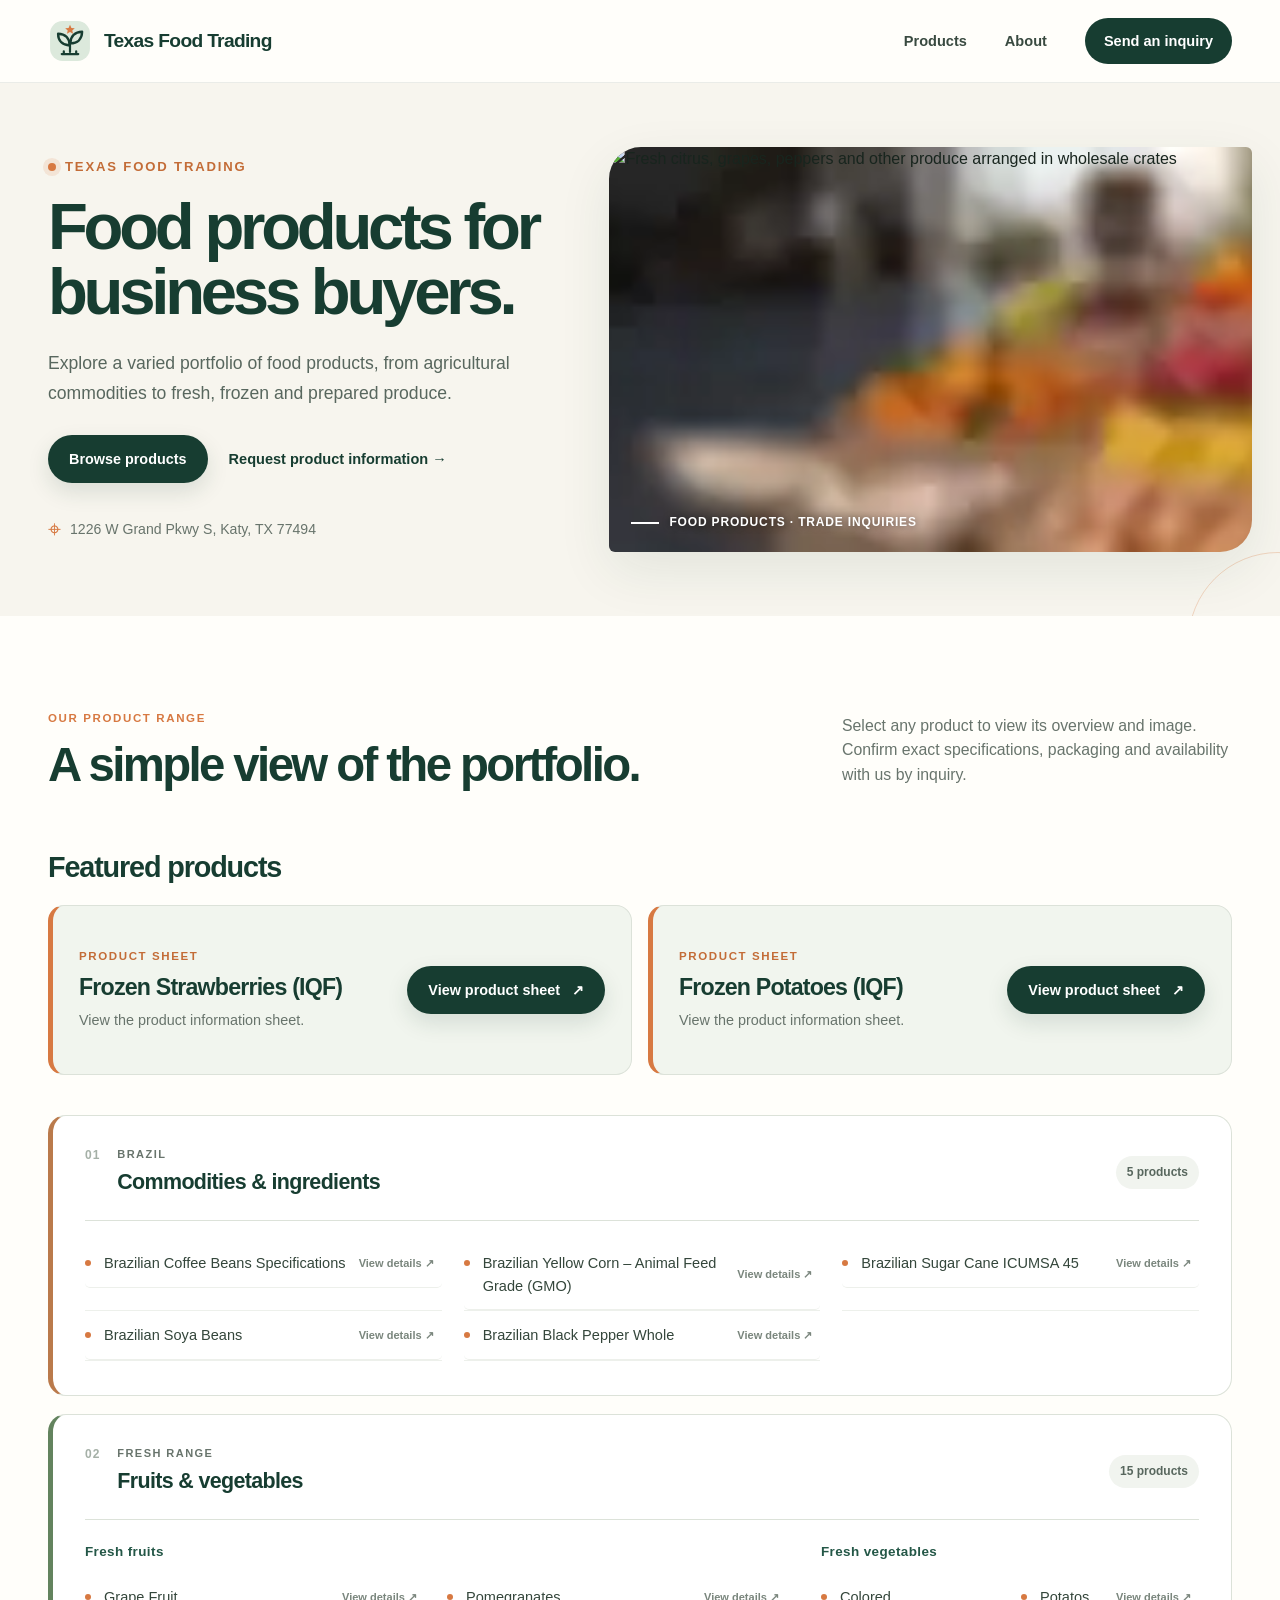
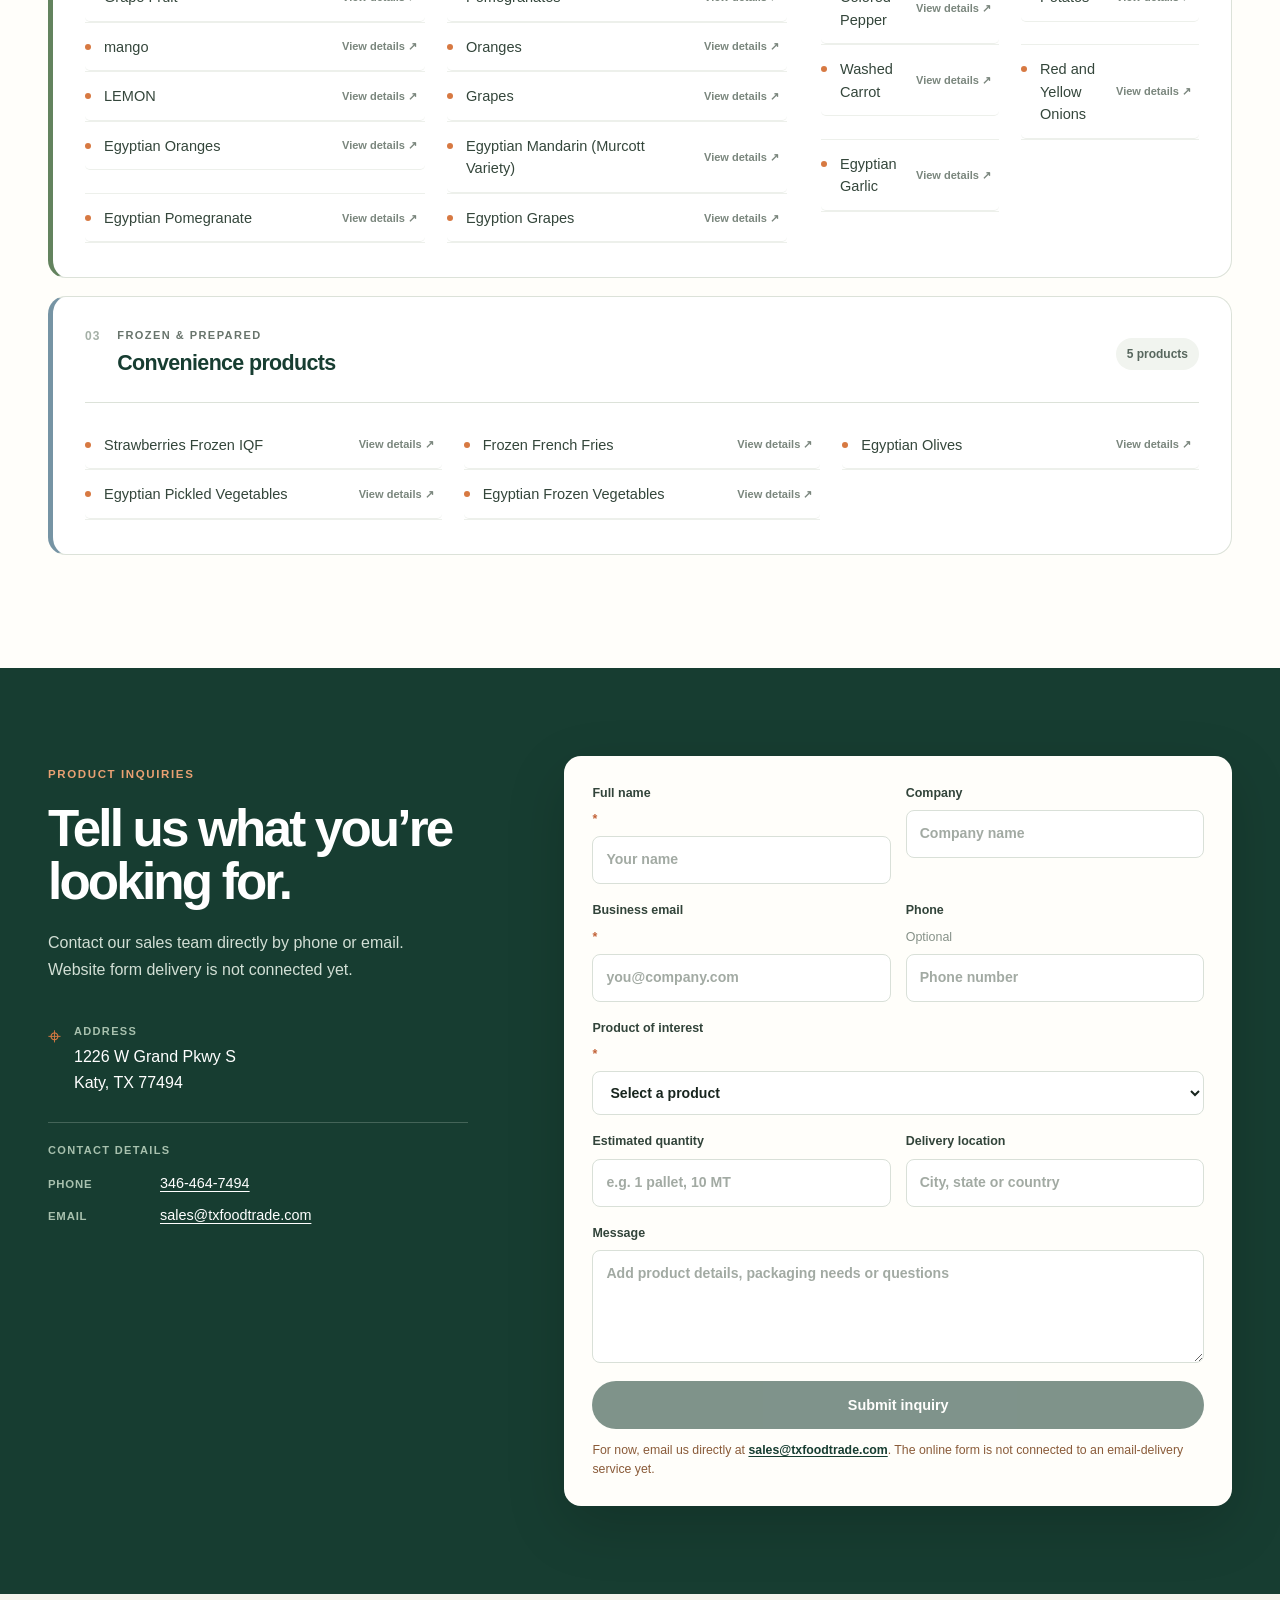
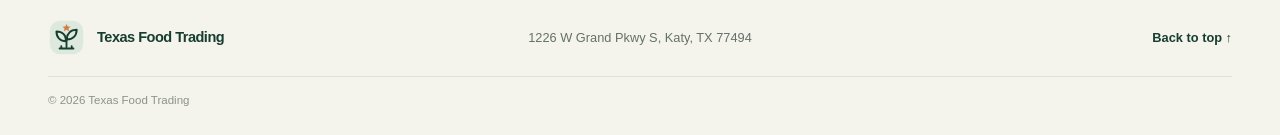
==== index.html @ 8e728820 "Add files via upload" ====
<!doctype html>
<html lang="en">
  <head>
    <meta charset="utf-8">
    <meta name="viewport" content="width=device-width, initial-scale=1">
    <title>Texas Food Trading | Food Products for Business Buyers</title>
    <meta name="description" content="Explore the Texas Food Trading product range, including Brazilian commodities, fresh produce, frozen foods and prepared vegetables. Contact us with a product inquiry.">
    <meta name="theme-color" content="#173d31">
    <meta property="og:type" content="website">
    <meta property="og:title" content="Texas Food Trading | Food Products for Business Buyers">
    <meta property="og:description" content="Explore the Texas Food Trading product range and send a product inquiry.">
    <link rel="icon" href="/images/texas-food-mark.svg" type="image/svg+xml">
    <link rel="stylesheet" href="/styles.css">
    <script defer src="/app.js"></script>
  </head>
  <body>
    <a class="skip-link" href="#main">Skip to content</a>
    <header class="site-header">
      <div class="header-inner">
        <a class="brand" href="#home" aria-label="Texas Food Trading home">
          <span class="brand-mark" aria-hidden="true">
            <img class="brand-mark-image" src="/images/texas-food-mark.svg" alt="">
          </span>
          <span class="brand-name"><strong>Texas Food Trading</strong></span>
        </a>
        <nav class="main-nav" aria-label="Main navigation">
          <a href="#products">Products</a>
          <a href="#about">About</a>
          <a class="nav-cta" href="#inquiry">Send an inquiry</a>
        </nav>
      </div>
    </header>

    <main id="main">
      <section class="hero" id="home" aria-labelledby="hero-title">
        <div class="hero-copy">
          <p class="eyebrow"><span class="eyebrow-dot"></span> Texas Food Trading</p>
          <h1 id="hero-title">Food products for business buyers.</h1>
          <p class="hero-text">Explore a varied portfolio of food products, from agricultural commodities to fresh, frozen and prepared produce.</p>
          <div class="hero-actions">
            <a class="button button-primary" href="#products">Browse products</a>
            <a class="text-link" href="#inquiry">Request product information <span aria-hidden="true">→</span></a>
          </div>
          <p class="hero-address"><span class="address-icon" aria-hidden="true">⌖</span> 1226 W Grand Pkwy S, Katy, TX 77494</p>
        </div>
        <div class="hero-image-wrap">
          <img class="hero-image" src="/manus-storage/texas-food-hero_7501c8c4.webp" width="1280" height="720" alt="Fresh citrus, grapes, peppers and other produce arranged in wholesale crates" decoding="async" fetchpriority="high">
          <div class="image-caption"><span class="caption-line"></span> Food products · Trade inquiries</div>
        </div>
        <div class="hero-accent" aria-hidden="true"></div>
      </section>

      <section class="portfolio-intro" id="about" aria-labelledby="portfolio-title">
        <div>
          <p class="eyebrow eyebrow-dark">Our product range</p>
          <h2 id="portfolio-title">A simple view of the portfolio.</h2>
        </div>
        <p class="intro-copy">Select any product to view its overview and image. Confirm exact specifications, packaging and availability with us by inquiry.</p>
      </section>

      <section class="featured-products" aria-labelledby="featured-products-title">
        <h2 class="featured-products-title" id="featured-products-title">Featured products</h2>
        <div class="featured-product-grid">
          <article class="featured-product-card">
            <div class="featured-product-copy">
              <p class="eyebrow">Product sheet</p>
              <h3>Frozen Strawberries (IQF)</h3>
              <p>View the product information sheet.</p>
            </div>
            <a class="button button-primary featured-product-link" href="/manus-storage/ZUMA-MORANGOCONGELADO_9be7a977.pdf" target="_blank" rel="noopener noreferrer" aria-label="Open the frozen strawberries IQF product sheet PDF in a new tab">
              View product sheet <span aria-hidden="true">↗</span>
            </a>
          </article>
          <article class="featured-product-card">
            <div class="featured-product-copy">
              <p class="eyebrow">Product sheet</p>
              <h3>Frozen Potatoes (IQF)</h3>
              <p>View the product information sheet.</p>
            </div>
            <a class="button button-primary featured-product-link" href="/manus-storage/ZUMA-BATATAPDF_f5068323.pdf" target="_blank" rel="noopener noreferrer" aria-label="Open the frozen potatoes IQF product sheet PDF in a new tab">
              View product sheet <span aria-hidden="true">↗</span>
            </a>
          </article>
        </div>
      </section>

      <section class="products-section" id="products" aria-label="Product categories">
        <div class="category-panel category-panel-commodities">
          <div class="category-heading">
            <span class="category-number">01</span>
            <div><p class="category-kicker">Brazil</p><h3>Commodities &amp; ingredients</h3></div>
            <span class="category-count">5 products</span>
          </div>
          <ul class="product-list">
            <li>Brazilian Coffee Beans Specifications</li>
            <li>Brazilian Yellow Corn – Animal Feed Grade (GMO)</li>
            <li>Brazilian Sugar Cane ICUMSA 45</li>
            <li>Brazilian Soya Beans</li>
            <li>Brazilian Black Pepper Whole</li>
          </ul>
        </div>

        <div class="category-panel category-panel-fresh">
          <div class="category-heading">
            <span class="category-number">02</span>
            <div><p class="category-kicker">Fresh range</p><h3>Fruits &amp; vegetables</h3></div>
            <span class="category-count">15 products</span>
          </div>
          <div class="product-subgroups">
            <div class="product-subgroup">
              <h4>Fresh fruits</h4>
              <ul class="product-list">
                <li>Grape Fruit</li>
                <li>Pomegranates</li>
                <li>mango</li>
                <li>Oranges</li>
                <li>LEMON</li>
                <li>Grapes</li>
                <li>Egyptian Oranges</li>
                <li>Egyptian Mandarin (Murcott Variety)</li>
                <li>Egyptian Pomegranate</li>
                <li>Egyption Grapes</li>
              </ul>
            </div>
            <div class="product-subgroup">
              <h4>Fresh vegetables</h4>
              <ul class="product-list">
                <li>Colored Pepper</li>
                <li>Potatos</li>
                <li>Washed Carrot</li>
                <li>Red and Yellow Onions</li>
                <li>Egyptian Garlic</li>
              </ul>
            </div>
          </div>
        </div>

        <div class="category-panel category-panel-frozen">
          <div class="category-heading">
            <span class="category-number">03</span>
            <div><p class="category-kicker">Frozen &amp; prepared</p><h3>Convenience products</h3></div>
            <span class="category-count">5 products</span>
          </div>
          <ul class="product-list">
            <li>Strawberries Frozen IQF</li>
            <li>Frozen French Fries</li>
            <li>Egyptian Olives</li>
            <li>Egyptian Pickled Vegetables</li>
            <li>Egyptian Frozen Vegetables</li>
          </ul>
        </div>
      </section>

      <dialog class="product-dialog" id="product-dialog" aria-labelledby="product-detail-title" aria-describedby="product-detail-description">
        <div class="product-dialog-shell">
          <button class="product-dialog-close" id="product-dialog-close" type="button" aria-label="Close product details">×</button>
          <div class="product-dialog-layout">
            <div class="product-dialog-photo" id="product-dialog-photo" aria-busy="false" data-image-state="idle">
              <img id="product-detail-image" width="960" height="960" alt="" decoding="async" loading="eager" fetchpriority="high">
              <span class="image-caption"><span class="caption-line"></span> Product image</span>
            </div>
            <div class="product-dialog-copy">
              <h2 id="product-detail-title"></h2>
              <p class="detail-label">Product description</p>
              <p class="detail-overview" id="product-detail-description"></p>
              <a class="button button-primary product-inquiry-link" id="product-inquiry-link" href="#inquiry">Ask about this product <span aria-hidden="true">→</span></a>
            </div>
          </div>
        </div>
      </dialog>

      <section class="inquiry-section" id="inquiry" aria-labelledby="inquiry-title">
        <div class="inquiry-copy">
          <p class="eyebrow">Product inquiries</p>
          <h2 id="inquiry-title">Tell us what you’re looking for.</h2>
          <p>Contact our sales team directly by phone or email. Website form delivery is not connected yet.</p>
          <div class="contact-address">
            <span class="contact-icon" aria-hidden="true">⌖</span>
            <div><span class="contact-label">Address</span><address>1226 W Grand Pkwy S<br>Katy, TX 77494</address></div>
          </div>
          <div class="contact-methods" aria-label="Contact details">
            <p class="contact-methods-title">Contact details</p>
            <dl class="contact-methods-list">
              <div><dt>Phone</dt><dd><a class="contact-link" href="tel:+13467497494">346-464-7494</a></dd></div>
              <div><dt>Email</dt><dd><a class="contact-link" href="mailto:sales@txfoodtrade.com">sales@txfoodtrade.com</a></dd></div>
            </dl>
          </div>
        </div>
        <div class="inquiry-card">
          <form class="inquiry-form" aria-describedby="form-status">
            <div class="form-grid">
              <label>Full name <span class="required">*</span><input type="text" name="name" autocomplete="name" placeholder="Your name" required></label>
              <label>Company<input type="text" name="company" autocomplete="organization" placeholder="Company name"></label>
              <label>Business email <span class="required">*</span><input type="email" name="email" autocomplete="email" placeholder="you@company.com" required></label>
              <label>Phone <span class="optional">Optional</span><input type="tel" name="phone" autocomplete="tel" placeholder="Phone number"></label>
              <label class="form-wide">Product of interest <span class="required">*</span>
                <select name="product" required>
                  <option value="" selected disabled>Select a product</option>
                  <optgroup label="Brazilian commodities">
                    <option>Brazilian Coffee Beans Specifications</option>
                    <option>Brazilian Yellow Corn – Animal Feed Grade (GMO)</option>
                    <option>Brazilian Sugar Cane ICUMSA 45</option>
                    <option>Brazilian Soya Beans</option>
                    <option>Brazilian Black Pepper Whole</option>
                  </optgroup>
                  <optgroup label="Fresh fruits">
                    <option>Grape Fruit</option><option>Pomegranates</option><option>mango</option><option>Oranges</option><option>LEMON</option><option>Grapes</option>
                    <option>Egyptian Oranges</option><option>Egyptian Mandarin (Murcott Variety)</option><option>Egyptian Pomegranate</option><option>Egyption Grapes</option>
                  </optgroup>
                  <optgroup label="Fresh vegetables">
                    <option>Colored Pepper</option><option>Potatos</option><option>Washed Carrot</option><option>Red and Yellow Onions</option><option>Egyptian Garlic</option>
                  </optgroup>
                  <optgroup label="Frozen &amp; prepared">
                    <option>Strawberries Frozen IQF</option><option>Frozen French Fries</option><option>Egyptian Olives</option><option>Egyptian Pickled Vegetables</option><option>Egyptian Frozen Vegetables</option>
                  </optgroup>
                </select>
              </label>
              <label>Estimated quantity<input type="text" name="quantity" placeholder="e.g. 1 pallet, 10 MT"></label>
              <label>Delivery location<input type="text" name="destination" placeholder="City, state or country"></label>
              <label class="form-wide">Message<textarea name="message" rows="4" placeholder="Add product details, packaging needs or questions"></textarea></label>
            </div>
            <button class="button button-primary submit-button" type="submit" disabled>Submit inquiry</button>
            <p class="form-status" id="form-status" role="status">For now, email us directly at <a href="mailto:sales@txfoodtrade.com">sales@txfoodtrade.com</a>. The online form is not connected to an email-delivery service yet.</p>
          </form>
        </div>
      </section>
    </main>

    <footer class="site-footer">
      <a class="brand brand-footer" href="#home">
        <span class="brand-mark" aria-hidden="true">
          <img class="brand-mark-image" src="/images/texas-food-mark.svg" alt="">
        </span>
        <span class="brand-name"><strong>Texas Food Trading</strong></span>
      </a>
      <p>1226 W Grand Pkwy S, Katy, TX 77494</p>
      <a href="#home" class="back-to-top">Back to top ↑</a>
      <span class="copyright">© <span id="year">2026</span> Texas Food Trading</span>
    </footer>
  </body>
</html>
---- styles.css ----
:root {
  color-scheme: light;
  --forest: #173d31;
  --forest-2: #245747;
  --sage: #dce9dc;
  --cream: #f7f5ee;
  --paper: #fffefa;
  --ink: #18251e;
  --muted: #68746c;
  --line: #dce2d9;
  --orange: #d77942;
  --shadow: 0 18px 54px rgba(23, 61, 49, .09);
  font-family: Inter, "Aptos", "Segoe UI", sans-serif;
}
* { box-sizing: border-box; }
html { scroll-behavior: smooth; }
body { margin: 0; color: var(--ink); background: var(--paper); line-height: 1.55; }
a { color: inherit; }
.skip-link { position: absolute; left: -999px; top: 1rem; z-index: 20; background: white; padding: .7rem 1rem; }
.skip-link:focus { left: 1rem; }
.site-header { position: relative; z-index: 5; background: var(--paper); border-bottom: 1px solid rgba(23,61,49,.09); }
.header-inner { min-height: 82px; max-width: 1240px; margin: 0 auto; padding: 0 28px; display: flex; align-items: center; justify-content: space-between; gap: 28px; }
.brand { display: inline-flex; align-items: center; gap: 12px; text-decoration: none; }
.brand-mark { display: grid; place-items: center; width: 44px; height: 44px; flex: 0 0 auto; }
.brand-mark-image { display: block; width: 100%; height: 100%; object-fit: contain; }
.brand-name { font-size: 1.2rem; letter-spacing: -.035em; color: var(--forest); }
.brand-name strong { font-weight: 750; }
.main-nav { display: flex; align-items: center; gap: clamp(18px, 3vw, 38px); font-size: .91rem; font-weight: 620; }
.main-nav a { text-decoration: none; color: #394a40; }
.main-nav a:hover, .text-link:hover, .back-to-top:hover { color: var(--orange); }
.main-nav .nav-cta { color: white; background: var(--forest); border-radius: 999px; padding: 12px 19px; transition: background .2s ease, transform .2s ease; }
.main-nav .nav-cta:hover { color: white; background: var(--forest-2); transform: translateY(-1px); }
.hero { position: relative; overflow: hidden; min-height: 520px; display: grid; grid-template-columns: minmax(0, .92fr) minmax(420px, 1.08fr); align-items: center; gap: 34px; padding: 58px max(28px, calc((100vw - 1240px) / 2)); background: var(--cream); }
.hero-copy { max-width: 560px; padding: 16px 0 16px max(0px, calc((100vw - 1240px) / 2)); position: relative; z-index: 1; }
.eyebrow { display: flex; align-items: center; gap: 9px; margin: 0 0 18px; color: #c36c37; font-size: .72rem; font-weight: 800; text-transform: uppercase; letter-spacing: .14em; }
.hero-copy > .eyebrow { font-size: .82rem; }
.eyebrow-dot { width: 8px; height: 8px; border-radius: 50%; background: var(--orange); box-shadow: 0 0 0 5px rgba(215,121,66,.14); }
.hero h1 { max-width: 570px; margin: 0; color: var(--forest); font-size: clamp(2.9rem, 5.1vw, 5.3rem); line-height: .99; letter-spacing: -.065em; font-weight: 770; }
.hero-text { max-width: 510px; margin: 24px 0 27px; color: #58675e; font-size: 1.1rem; line-height: 1.7; }
.hero-actions { display: flex; flex-wrap: wrap; align-items: center; gap: 21px; }
.button { display: inline-flex; justify-content: center; align-items: center; gap: 12px; min-height: 48px; border: 0; border-radius: 999px; padding: 0 21px; text-decoration: none; font: inherit; font-size: .9rem; font-weight: 750; cursor: pointer; }
.button-primary { color: #fff; background: var(--forest); box-shadow: 0 9px 22px rgba(23,61,49,.13); }
.button-primary:hover:not(:disabled) { background: var(--forest-2); }
.button:disabled { opacity: .55; cursor: not-allowed; box-shadow: none; }
.text-link { color: var(--forest); font-size: .91rem; font-weight: 720; text-decoration: none; }
.hero-address { display: flex; align-items: center; gap: 9px; margin: 35px 0 0; color: var(--muted); font-size: .88rem; }
.address-icon, .contact-icon { color: var(--orange); font-size: 1.45rem; line-height: 1; }
.hero-image-wrap {
  position: relative;
  height: 405px;
  min-width: 0;
  border-radius: 32px 6px 32px 6px;
  overflow: hidden;
  box-shadow: var(--shadow);
  background-color: #d7decf;
  background-image: url("[data-uri]");
  background-position: 58% center;
  background-size: cover;
  background-repeat: no-repeat;
}
.hero-image { width: 100%; height: 100%; display: block; object-fit: cover; object-position: 58% center; }
.image-caption { position: absolute; left: 22px; bottom: 20px; display: flex; align-items: center; gap: 10px; color: white; font-size: .75rem; font-weight: 750; letter-spacing: .07em; text-transform: uppercase; text-shadow: 0 1px 6px rgba(0,0,0,.5); }
.caption-line { width: 28px; height: 2px; background: #fff; }
.hero-accent { position: absolute; width: 180px; height: 180px; border: 1px solid rgba(215,121,66,.28); border-radius: 50%; right: -88px; bottom: -116px; pointer-events: none; }
.portfolio-intro { max-width: 1240px; margin: 0 auto; padding: 94px 28px 35px; display: flex; align-items: end; justify-content: space-between; gap: 50px; }
.eyebrow-dark { color: var(--orange); margin-bottom: 13px; }
.portfolio-intro h2, .inquiry-copy h2 { margin: 0; max-width: 690px; color: var(--forest); font-size: clamp(2rem, 3.7vw, 3.5rem); letter-spacing: -.055em; line-height: 1.05; }
.intro-copy { max-width: 390px; margin: 0 0 3px; color: var(--muted); font-size: .99rem; }
.featured-products { max-width: 1240px; margin: 0 auto; padding: 20px 28px 0; }
.featured-products-title { margin: 0 0 15px; color: var(--forest); font-size: clamp(1.35rem, 2.3vw, 1.8rem); letter-spacing: -.04em; }
.featured-product-grid { display: grid; grid-template-columns: repeat(2, minmax(0, 1fr)); gap: 16px; }
.featured-product-card { display: flex; align-items: center; justify-content: space-between; gap: 24px; min-height: 170px; padding: 24px 26px; border: 1px solid var(--line); border-left: 5px solid var(--orange); border-radius: 16px; background: #f1f5ee; }
.featured-product-copy { min-width: 0; }
.featured-product-card .eyebrow { margin-bottom: 8px; }
.featured-product-card h3 { margin: 0; color: var(--forest); font-size: clamp(1.15rem, 1.9vw, 1.45rem); line-height: 1.15; letter-spacing: -.035em; }
.featured-product-copy > p:not(.eyebrow) { margin: 8px 0 0; color: var(--muted); font-size: .9rem; }
.featured-product-link { flex: 0 0 auto; }
.products-section { max-width: 1240px; margin: 0 auto; padding: 22px 28px 95px; }
.category-panel { position: relative; margin: 18px 0; padding: 30px 32px 34px; border: 1px solid var(--line); border-radius: 18px; background: #fff; }
.category-panel-commodities { border-left: 5px solid #ba7a4b; }
.category-panel-fresh { border-left: 5px solid #63835e; }
.category-panel-frozen { border-left: 5px solid #7694a4; }
.category-heading { display: flex; align-items: center; gap: 17px; padding-bottom: 21px; border-bottom: 1px solid var(--line); }
.category-number { align-self: flex-start; color: #a5b0a7; font-size: .75rem; font-weight: 800; letter-spacing: .08em; }
.category-kicker { margin: 0 0 3px; color: var(--muted); font-size: .69rem; text-transform: uppercase; letter-spacing: .13em; font-weight: 800; }
.category-heading h3 { margin: 0; color: var(--forest); font-size: 1.34rem; letter-spacing: -.03em; }
.category-count { margin-left: auto; padding: 7px 11px; border-radius: 999px; color: #58675e; background: #f1f4ef; font-size: .75rem; font-weight: 750; white-space: nowrap; }
.product-list { list-style: none; margin: 18px 0 0; padding: 0; display: grid; grid-template-columns: repeat(3, minmax(0, 1fr)); column-gap: 22px; }
.product-list li { position: relative; min-height: 48px; padding: 13px 8px 12px 19px; border-bottom: 1px solid #edf0eb; color: #34463b; font-size: .91rem; }
.product-list li::before { content: ""; position: absolute; left: 0; top: 21px; width: 6px; height: 6px; border-radius: 50%; background: var(--orange); }
.product-subgroups { display: grid; grid-template-columns: 1.3fr .7fr; gap: 34px; }
.product-subgroup h4 { margin: 22px 0 0; color: var(--forest-2); font-size: .84rem; font-weight: 800; letter-spacing: .03em; }
.product-subgroup .product-list { grid-template-columns: repeat(2, minmax(0, 1fr)); margin-top: 10px; }
.inquiry-section { display: grid; grid-template-columns: .78fr 1.22fr; gap: clamp(40px, 7vw, 100px); padding: 88px max(28px, calc((100vw - 1184px) / 2)); background: var(--forest); color: #fff; }
.inquiry-copy { padding-top: 10px; }
.inquiry-copy .eyebrow { color: #e9a173; }
.inquiry-copy h2 { color: white; font-size: clamp(2.2rem, 4vw, 3.65rem); }
.inquiry-copy > p:not(.eyebrow) { max-width: 400px; margin: 20px 0 39px; color: #d2dfd5; font-size: 1rem; line-height: 1.7; }
.contact-address { display: flex; gap: 13px; align-items: flex-start; color: white; }
.contact-icon { margin-top: 2px; }
.contact-label { display: block; margin-bottom: 4px; color: #a8c1ae; font-size: .69rem; font-weight: 800; text-transform: uppercase; letter-spacing: .12em; }
.contact-address address { font-style: normal; line-height: 1.65; }
.contact-methods { max-width: 420px; margin-top: 26px; padding-top: 19px; border-top: 1px solid rgba(210,223,213,.24); }
.contact-methods-title { margin: 0 0 12px; color: #a8c1ae; font-size: .69rem; font-weight: 800; text-transform: uppercase; letter-spacing: .12em; }
.contact-methods-list { display: grid; gap: 10px; margin: 0; }
.contact-methods-list > div { display: grid; grid-template-columns: 100px minmax(0, 1fr); gap: 12px; align-items: baseline; }
.contact-methods-list dt { color: #a8c1ae; font-size: .71rem; font-weight: 760; text-transform: uppercase; letter-spacing: .07em; }
.contact-methods-list dd { min-width: 0; margin: 0; color: #fff; font-size: .9rem; overflow-wrap: anywhere; }
.contact-link { color: #fff; text-decoration: underline; text-underline-offset: 3px; }
.contact-link:hover, .contact-link:focus-visible { color: #ffd0ad; }
.inquiry-card { align-self: start; padding: 28px; border-radius: 17px; color: var(--ink); background: var(--paper); box-shadow: 0 20px 60px rgba(0,0,0,.16); }
.form-grid { display: grid; grid-template-columns: repeat(2, minmax(0, 1fr)); gap: 17px 15px; }
.inquiry-form label { display: flex; flex-direction: column; gap: 7px; color: #32443a; font-size: .78rem; font-weight: 750; }
.required { color: #c26237; }
.optional { color: #869188; font-weight: 500; }
.form-wide { grid-column: 1 / -1; }
.inquiry-form input, .inquiry-form select, .inquiry-form textarea { width: 100%; border: 1px solid #d9e0d8; border-radius: 8px; padding: 12px 13px; color: var(--ink); background: white; font: inherit; font-size: .88rem; outline: none; }
.inquiry-form input:focus, .inquiry-form select:focus, .inquiry-form textarea:focus { border-color: #6a9279; box-shadow: 0 0 0 3px rgba(106,146,121,.16); }
.inquiry-form input::placeholder, .inquiry-form textarea::placeholder { color: #a2aaa3; }
.inquiry-form textarea { resize: vertical; min-height: 94px; }
.submit-button { width: 100%; margin-top: 18px; }
.form-status { margin: 12px 0 0; color: #8a5b39; font-size: .77rem; line-height: 1.5; }
.form-status a { color: var(--forest); font-weight: 750; text-underline-offset: 2px; }
.site-footer { display: grid; grid-template-columns: 1fr auto 1fr; align-items: center; gap: 20px; padding: 25px max(28px, calc((100vw - 1184px) / 2)); color: #647169; background: #f4f4ed; font-size: .8rem; }
.brand-footer .brand-mark { width: 37px; height: 37px; border-radius: 12px 12px 12px 4px; }
.brand-footer .brand-name { font-size: .91rem; }
.site-footer p { margin: 0; }
.back-to-top { justify-self: end; color: var(--forest); text-decoration: none; font-weight: 730; }
.copyright { grid-column: 1 / -1; padding-top: 15px; border-top: 1px solid #dfe3dc; color: #8a938b; font-size: .72rem; }
@media (max-width: 900px) {
  .hero { grid-template-columns: 1fr; gap: 25px; padding-top: 50px; }
  .hero-copy { padding-left: 0; }
  .hero-image-wrap { height: min(55vw, 390px); }
  .portfolio-intro { align-items: flex-start; flex-direction: column; gap: 20px; padding-top: 74px; }
  .intro-copy { max-width: 590px; }
  .featured-product-grid { grid-template-columns: 1fr; }
  .inquiry-section { grid-template-columns: 1fr; gap: 36px; }
  .inquiry-copy > p:not(.eyebrow) { margin-bottom: 24px; }
}
@media (max-width: 620px) {
  .header-inner { min-height: 72px; padding: 0 18px; }
  .brand { gap: 9px; }
  .brand-mark { width: 38px; height: 38px; }
  .brand-name { font-size: 1rem; }
  .main-nav { gap: 13px; font-size: .78rem; }
  .main-nav a:first-child { display: none; }
  .main-nav .nav-cta { padding: 10px 13px; }
  .hero { padding: 41px 18px 35px; }
  .hero h1 { font-size: clamp(2.65rem, 13vw, 4.1rem); }
  .hero-text { margin-top: 18px; font-size: 1rem; }
  .hero-actions { align-items: flex-start; flex-direction: column; gap: 16px; }
  .hero-address { margin-top: 25px; font-size: .78rem; }
  .hero-image-wrap { height: 270px; border-radius: 22px 5px 22px 5px; }
  .portfolio-intro { padding: 62px 18px 18px; }
  .featured-products { padding: 12px 18px 0; }
  .featured-products-title { margin-bottom: 12px; }
  .featured-product-grid { grid-template-columns: 1fr; }
  .featured-product-card { align-items: flex-start; flex-direction: column; gap: 17px; padding: 20px; }
  .featured-product-link { width: 100%; }
  .products-section { padding: 12px 18px 65px; }
  .category-panel { padding: 22px 18px 25px; margin: 13px 0; }
  .category-heading { gap: 10px; align-items: flex-start; }
  .category-heading h3 { font-size: 1.08rem; }
  .category-count { align-self: center; padding: 6px 8px; font-size: .66rem; }
  .product-list, .product-subgroup .product-list { grid-template-columns: 1fr; }
  .product-subgroups { grid-template-columns: 1fr; gap: 5px; }
  .product-subgroup h4 { margin-top: 19px; }
  .inquiry-section { padding: 64px 18px; }
  .inquiry-card { padding: 20px 16px; }
  .form-grid { grid-template-columns: 1fr; }
  .form-wide { grid-column: auto; }
  .site-footer { grid-template-columns: 1fr auto; padding: 22px 18px; }
  .site-footer p { grid-column: 1 / -1; grid-row: 2; }
  .back-to-top { grid-column: 2; grid-row: 1; }
  .copyright { grid-row: 3; }
}
@media (prefers-reduced-motion: reduce) {
  html { scroll-behavior: auto; }
  *, *::before, *::after { transition-duration: .01ms !important; animation-duration: .01ms !important; }
}

/* Product click targets and accessible detail dialog */
.product-list li { padding: 0; }
.product-list li::before { top: 21px; }
.product-trigger {
  display: flex;
  align-items: center;
  justify-content: space-between;
  gap: 12px;
  width: 100%;
  min-height: 48px;
  margin: 0;
  padding: 13px 8px 12px 19px;
  border: 0;
  border-bottom: 1px solid #edf0eb;
  border-radius: 5px;
  color: inherit;
  background: transparent;
  font: inherit;
  text-align: left;
  cursor: pointer;
  transition: background .18s ease, color .18s ease;
}
.product-trigger:hover { color: var(--forest); background: #f6f8f4; }
.product-trigger:focus-visible { outline: 3px solid rgba(215,121,66,.6); outline-offset: 2px; }
.product-trigger-name { min-width: 0; }
.product-trigger-action { flex: 0 0 auto; color: #7a867d; font-size: .69rem; font-weight: 760; white-space: nowrap; }
.product-trigger:hover .product-trigger-action { color: var(--orange); }
.product-dialog {
  width: min(820px, calc(100% - 32px));
  max-width: 820px;
  max-height: calc(100vh - 36px);
  padding: 0;
  border: 0;
  border-radius: 18px;
  color: var(--ink);
  background: var(--paper);
  box-shadow: 0 24px 80px rgba(0,0,0,.26);
  overflow: hidden;
}
.product-dialog::backdrop { background: rgba(12, 24, 18, .68); backdrop-filter: blur(3px); }
.product-dialog-shell { position: relative; max-height: calc(100vh - 36px); overflow: auto; border-radius: inherit; }
.product-dialog-layout { display: grid; grid-template-columns: minmax(250px, .92fr) minmax(300px, 1.08fr); }
.product-dialog-photo { position: relative; min-height: 470px; overflow: hidden; background: #e9eee6; }
.product-dialog-photo > img { position: absolute; inset: 0; display: block; width: 100%; height: 100%; object-fit: cover; }
.product-dialog-photo > img.image-unavailable { visibility: hidden; }
.product-dialog-photo[data-image-state="loading"] > img,
.product-dialog-photo[data-image-state="error"] > img { visibility: hidden; }
.product-dialog-photo[data-image-state="loaded"] > img { visibility: visible; }
.product-dialog-photo::before {
  content: "";
  position: absolute;
  inset: 0;
  z-index: 1;
  opacity: 0;
  pointer-events: none;
  background: linear-gradient(105deg, #e9eee6 28%, #f7f8f5 42%, #e9eee6 58%);
  background-size: 220% 100%;
}
.product-dialog-photo[data-image-state="loading"]::before {
  opacity: 1;
  animation: image-shimmer 1.15s ease-in-out infinite;
}
.product-dialog-photo[data-image-state="error"]::before { opacity: 1; animation: none; background: #e9eee6; }
.product-dialog-photo[data-image-state="loading"]::after,
.product-dialog-photo[data-image-state="error"]::after {
  position: absolute;
  top: 50%;
  left: 50%;
  z-index: 2;
  transform: translate(-50%, -50%);
  padding: 8px 13px;
  border-radius: 999px;
  color: var(--forest);
  background: rgba(255,254,250,.94);
  font-size: .78rem;
  font-weight: 750;
  white-space: nowrap;
}
.product-dialog-photo[data-image-state="loading"]::after { content: "Loading image…"; }
.product-dialog-photo[data-image-state="error"]::after { content: "Image unavailable"; }
.product-dialog-photo .image-caption { z-index: 3; left: 18px; bottom: 17px; padding: 8px 10px; border-radius: 4px; background: rgba(23,61,49,.72); }
@keyframes image-shimmer {
  from { background-position: 100% 0; }
  to { background-position: -120% 0; }
}
.product-dialog-copy { max-height: calc(100vh - 36px); overflow-y: auto; padding: 40px 32px 28px; }
.product-dialog-copy h2 { margin: 2px 30px 18px 0; color: var(--forest); font-size: clamp(1.75rem, 3vw, 2.5rem); line-height: 1.08; letter-spacing: -.045em; }
.detail-label { margin: 0 0 5px; color: #8a948c; font-size: .65rem; font-weight: 820; text-transform: uppercase; letter-spacing: .1em; }
.detail-overview { margin: 0 0 15px; color: #536158; font-size: .91rem; line-height: 1.65; }
.product-inquiry-link { min-height: 43px; font-size: .8rem; }
.product-dialog-close { position: absolute; top: 11px; right: 11px; z-index: 3; display: grid; place-items: center; width: 36px; height: 36px; padding: 0; border: 1px solid #e6e9e2; border-radius: 50%; color: var(--forest); background: rgba(255,254,250,.96); box-shadow: 0 4px 14px rgba(0,0,0,.11); font: inherit; font-size: 1.4rem; line-height: 1; cursor: pointer; }
.product-dialog-close:hover { color: white; background: var(--forest); }
@media (prefers-reduced-motion: reduce) {
  .product-dialog-photo[data-image-state="loading"]::before { animation: none; }
}
@media (max-width: 680px) {
  .product-dialog { width: calc(100% - 20px); max-height: calc(100vh - 20px); border-radius: 14px; }
  .product-dialog-shell { max-height: calc(100vh - 20px); }
  .product-dialog-layout { grid-template-columns: 1fr; }
  .product-dialog-photo { min-height: 210px; height: min(32vh, 260px); }
  .product-dialog-copy { max-height: calc(68vh - 20px); padding: 25px 21px 22px; }
  .product-dialog-copy h2 { font-size: clamp(1.55rem, 7vw, 2rem); }
  .product-dialog-close { top: 9px; right: 9px; }
}
@media (prefers-reduced-motion: reduce) {
  .product-trigger { transition-duration: .01ms; }
}
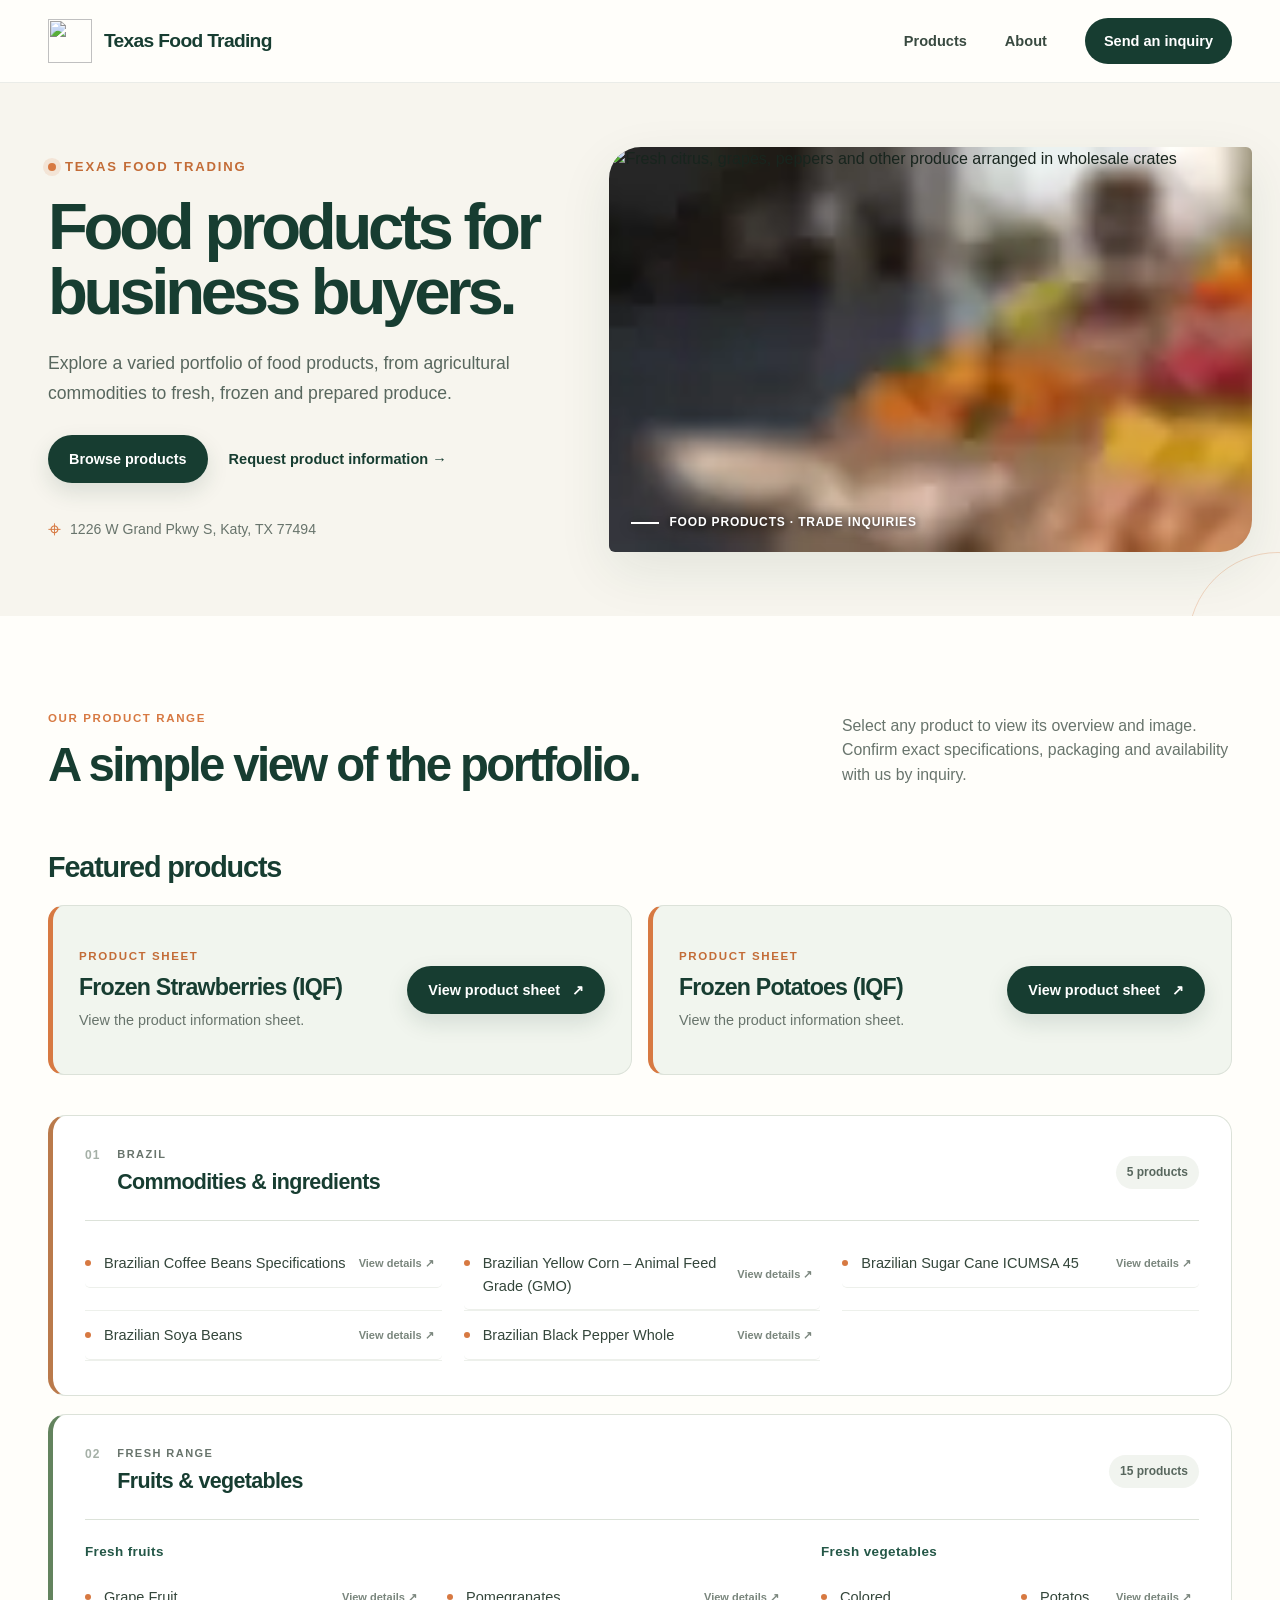
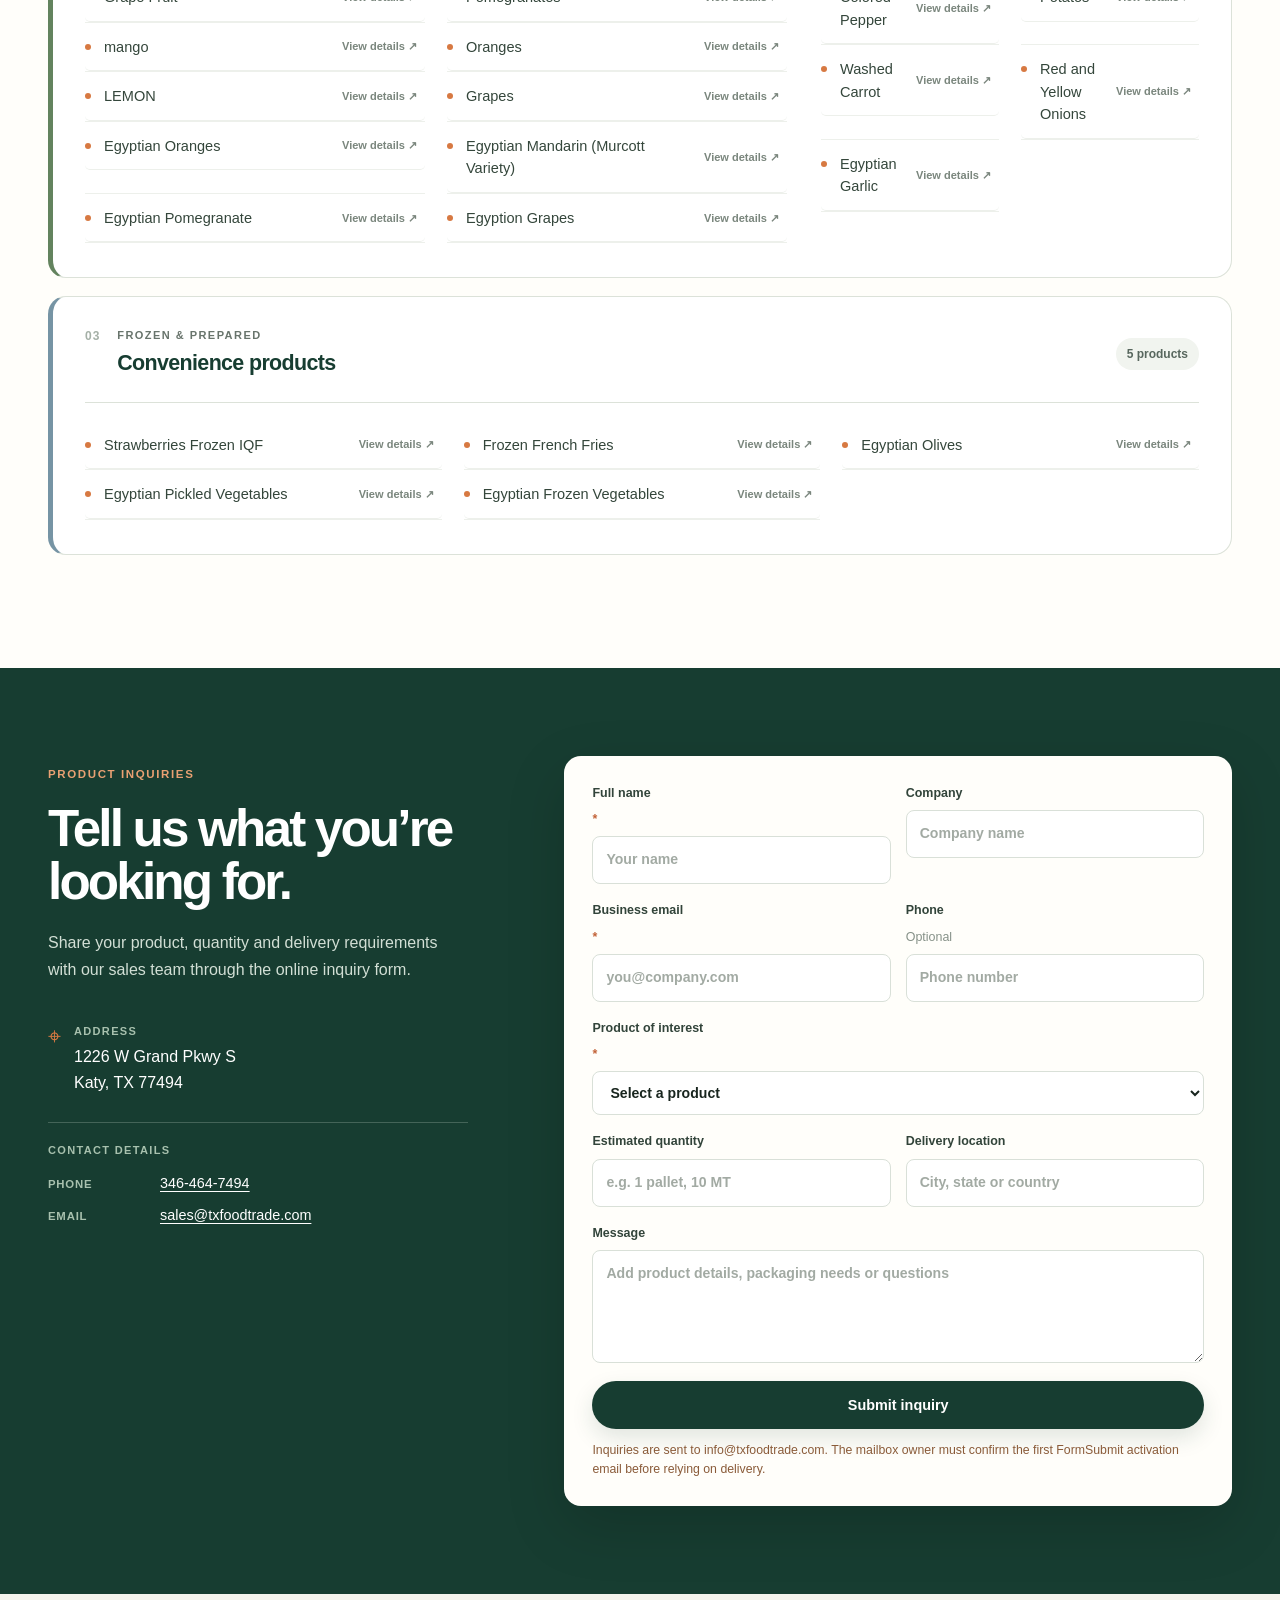
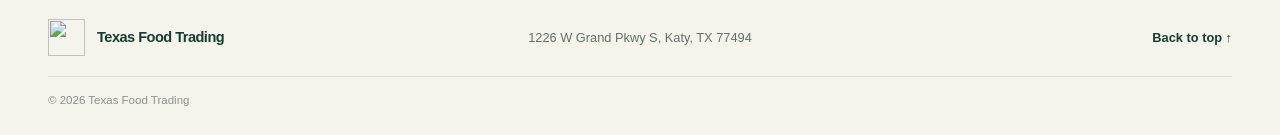
==== commit 9db8c672: "Add files via upload" ====
--- a/index.html
+++ b/index.html
@@ -9,9 +9,9 @@
     <meta property="og:type" content="website">
     <meta property="og:title" content="Texas Food Trading | Food Products for Business Buyers">
     <meta property="og:description" content="Explore the Texas Food Trading product range and send a product inquiry.">
-    <link rel="icon" href="/images/texas-food-mark.svg" type="image/svg+xml">
-    <link rel="stylesheet" href="/styles.css">
-    <script defer src="/app.js"></script>
+    <link rel="icon" href="assets/brand/texas-food-mark.svg" type="image/svg+xml">
+    <link rel="stylesheet" href="styles.css">
+    <script defer src="app.js"></script>
   </head>
   <body>
     <a class="skip-link" href="#main">Skip to content</a>
@@ -19,14 +19,14 @@
       <div class="header-inner">
         <a class="brand" href="#home" aria-label="Texas Food Trading home">
           <span class="brand-mark" aria-hidden="true">
-            <img class="brand-mark-image" src="/images/texas-food-mark.svg" alt="">
+            <img class="brand-mark-image" src="assets/brand/texas-food-mark.svg" alt="">
           </span>
           <span class="brand-name"><strong>Texas Food Trading</strong></span>
         </a>
         <nav class="main-nav" aria-label="Main navigation">
           <a href="#products">Products</a>
           <a href="#about">About</a>
-          <a class="nav-cta" href="#inquiry">Send an inquiry</a>
+          <a class="nav-cta" href="#inquiry"><span class="nav-cta-full">Send an inquiry</span><span class="nav-cta-compact">Contact</span></a>
         </nav>
       </div>
     </header>
@@ -44,7 +44,7 @@
           <p class="hero-address"><span class="address-icon" aria-hidden="true">⌖</span> 1226 W Grand Pkwy S, Katy, TX 77494</p>
         </div>
         <div class="hero-image-wrap">
-          <img class="hero-image" src="/manus-storage/texas-food-hero_7501c8c4.webp" width="1280" height="720" alt="Fresh citrus, grapes, peppers and other produce arranged in wholesale crates" decoding="async" fetchpriority="high">
+          <img class="hero-image" src="assets/hero/texas-food-hero.webp" width="1280" height="720" alt="Fresh citrus, grapes, peppers and other produce arranged in wholesale crates" decoding="async" fetchpriority="high">
           <div class="image-caption"><span class="caption-line"></span> Food products · Trade inquiries</div>
         </div>
         <div class="hero-accent" aria-hidden="true"></div>
@@ -67,7 +67,7 @@
               <h3>Frozen Strawberries (IQF)</h3>
               <p>View the product information sheet.</p>
             </div>
-            <a class="button button-primary featured-product-link" href="/manus-storage/ZUMA-MORANGOCONGELADO_9be7a977.pdf" target="_blank" rel="noopener noreferrer" aria-label="Open the frozen strawberries IQF product sheet PDF in a new tab">
+            <a class="button button-primary featured-product-link" href="assets/product-sheets/frozen-strawberries.pdf" target="_blank" rel="noopener noreferrer" aria-label="Open the frozen strawberries IQF product sheet PDF in a new tab">
               View product sheet <span aria-hidden="true">↗</span>
             </a>
           </article>
@@ -77,7 +77,7 @@
               <h3>Frozen Potatoes (IQF)</h3>
               <p>View the product information sheet.</p>
             </div>
-            <a class="button button-primary featured-product-link" href="/manus-storage/ZUMA-BATATAPDF_f5068323.pdf" target="_blank" rel="noopener noreferrer" aria-label="Open the frozen potatoes IQF product sheet PDF in a new tab">
+            <a class="button button-primary featured-product-link" href="assets/product-sheets/frozen-potatoes.pdf" target="_blank" rel="noopener noreferrer" aria-label="Open the frozen potatoes IQF product sheet PDF in a new tab">
               View product sheet <span aria-hidden="true">↗</span>
             </a>
           </article>
@@ -173,7 +173,7 @@
         <div class="inquiry-copy">
           <p class="eyebrow">Product inquiries</p>
           <h2 id="inquiry-title">Tell us what you’re looking for.</h2>
-          <p>Contact our sales team directly by phone or email. Website form delivery is not connected yet.</p>
+          <p>Share your product, quantity and delivery requirements with our sales team through the online inquiry form.</p>
           <div class="contact-address">
             <span class="contact-icon" aria-hidden="true">⌖</span>
             <div><span class="contact-label">Address</span><address>1226 W Grand Pkwy S<br>Katy, TX 77494</address></div>
@@ -187,7 +187,10 @@
           </div>
         </div>
         <div class="inquiry-card">
-          <form class="inquiry-form" aria-describedby="form-status">
+          <form class="inquiry-form" action="https://formsubmit.co/info@txfoodtrade.com" method="POST" aria-describedby="form-status">
+            <input type="hidden" name="_subject" value="New product inquiry — Texas Food Trading">
+            <input type="hidden" name="_template" value="table">
+            <input type="text" name="_honey" style="display:none" tabindex="-1" autocomplete="off" aria-hidden="true">
             <div class="form-grid">
               <label>Full name <span class="required">*</span><input type="text" name="name" autocomplete="name" placeholder="Your name" required></label>
               <label>Company<input type="text" name="company" autocomplete="organization" placeholder="Company name"></label>
@@ -219,8 +222,8 @@
               <label>Delivery location<input type="text" name="destination" placeholder="City, state or country"></label>
               <label class="form-wide">Message<textarea name="message" rows="4" placeholder="Add product details, packaging needs or questions"></textarea></label>
             </div>
-            <button class="button button-primary submit-button" type="submit" disabled>Submit inquiry</button>
-            <p class="form-status" id="form-status" role="status">For now, email us directly at <a href="mailto:sales@txfoodtrade.com">sales@txfoodtrade.com</a>. The online form is not connected to an email-delivery service yet.</p>
+            <button class="button button-primary submit-button" type="submit">Submit inquiry</button>
+            <p class="form-status" id="form-status">Inquiries are sent to info@txfoodtrade.com. The mailbox owner must confirm the first FormSubmit activation email before relying on delivery.</p>
           </form>
         </div>
       </section>
@@ -229,7 +232,7 @@
     <footer class="site-footer">
       <a class="brand brand-footer" href="#home">
         <span class="brand-mark" aria-hidden="true">
-          <img class="brand-mark-image" src="/images/texas-food-mark.svg" alt="">
+          <img class="brand-mark-image" src="assets/brand/texas-food-mark.svg" alt="">
         </span>
         <span class="brand-name"><strong>Texas Food Trading</strong></span>
       </a>
--- a/styles.css
+++ b/styles.css
@@ -30,6 +30,7 @@
 .main-nav a:hover, .text-link:hover, .back-to-top:hover { color: var(--orange); }
 .main-nav .nav-cta { color: white; background: var(--forest); border-radius: 999px; padding: 12px 19px; transition: background .2s ease, transform .2s ease; }
 .main-nav .nav-cta:hover { color: white; background: var(--forest-2); transform: translateY(-1px); }
+.main-nav .nav-cta-compact { display: none; }
 .hero { position: relative; overflow: hidden; min-height: 520px; display: grid; grid-template-columns: minmax(0, .92fr) minmax(420px, 1.08fr); align-items: center; gap: 34px; padding: 58px max(28px, calc((100vw - 1240px) / 2)); background: var(--cream); }
 .hero-copy { max-width: 560px; padding: 16px 0 16px max(0px, calc((100vw - 1240px) / 2)); position: relative; z-index: 1; }
 .eyebrow { display: flex; align-items: center; gap: 9px; margin: 0 0 18px; color: #c36c37; font-size: .72rem; font-weight: 800; text-transform: uppercase; letter-spacing: .14em; }
@@ -59,7 +60,7 @@
   background-repeat: no-repeat;
 }
 .hero-image { width: 100%; height: 100%; display: block; object-fit: cover; object-position: 58% center; }
-.image-caption { position: absolute; left: 22px; bottom: 20px; display: flex; align-items: center; gap: 10px; color: white; font-size: .75rem; font-weight: 750; letter-spacing: .07em; text-transform: uppercase; text-shadow: 0 1px 6px rgba(0,0,0,.5); }
+.image-caption { position: absolute; left: 22px; bottom: 20px; display: flex; align-items: center; gap: 10px; color: white; font-size: .75rem; font-weight: 750; letter-spacing: .07em; text-transform: uppercase; text-shadow: 0 1px 6px rgba(0,0,0,.5); filter: drop-shadow(0 2px 6px rgba(0,0,0,.58)); }
 .caption-line { width: 28px; height: 2px; background: #fff; }
 .hero-accent { position: absolute; width: 180px; height: 180px; border: 1px solid rgba(215,121,66,.28); border-radius: 50%; right: -88px; bottom: -116px; pointer-events: none; }
 .portfolio-intro { max-width: 1240px; margin: 0 auto; padding: 94px 28px 35px; display: flex; align-items: end; justify-content: space-between; gap: 50px; }
@@ -138,13 +139,15 @@
   .inquiry-copy > p:not(.eyebrow) { margin-bottom: 24px; }
 }
 @media (max-width: 620px) {
-  .header-inner { min-height: 72px; padding: 0 18px; }
-  .brand { gap: 9px; }
-  .brand-mark { width: 38px; height: 38px; }
-  .brand-name { font-size: 1rem; }
-  .main-nav { gap: 13px; font-size: .78rem; }
-  .main-nav a:first-child { display: none; }
-  .main-nav .nav-cta { padding: 10px 13px; }
+  .header-inner { min-height: 68px; padding: 0 18px; gap: 10px; }
+  .brand { min-width: 0; gap: 8px; }
+  .brand-mark { width: 36px; height: 36px; }
+  .brand-name { font-size: .92rem; white-space: nowrap; }
+  .main-nav { flex: 0 0 auto; margin-left: auto; gap: 8px; font-size: .76rem; }
+  .main-nav a[href="#about"] { display: none; }
+  .main-nav .nav-cta { padding: 9px 11px; font-size: .74rem; white-space: nowrap; }
+  .main-nav .nav-cta-full { display: none; }
+  .main-nav .nav-cta-compact { display: inline; }
   .hero { padding: 41px 18px 35px; }
   .hero h1 { font-size: clamp(2.65rem, 13vw, 4.1rem); }
   .hero-text { margin-top: 18px; font-size: 1rem; }
@@ -174,6 +177,15 @@
   .back-to-top { grid-column: 2; grid-row: 1; }
   .copyright { grid-row: 3; }
 }
+@media (max-width: 360px) {
+  .header-inner { min-height: 64px; padding: 0 12px; gap: 6px; }
+  .brand { gap: 6px; }
+  .brand-mark { width: 32px; height: 32px; }
+  .brand-name { font-size: .84rem; letter-spacing: -.04em; }
+  .main-nav { gap: 0; }
+  .main-nav a[href="#products"] { display: none; }
+  .main-nav .nav-cta { padding: 8px 10px; font-size: .72rem; }
+}
 @media (prefers-reduced-motion: reduce) {
   html { scroll-behavior: auto; }
   *, *::before, *::after { transition-duration: .01ms !important; animation-duration: .01ms !important; }
@@ -201,11 +213,25 @@
   cursor: pointer;
   transition: background .18s ease, color .18s ease;
 }
-.product-trigger:hover { color: var(--forest); background: #f6f8f4; }
+.product-trigger,
+.product-trigger * {
+  user-select: none;
+  -webkit-user-select: none;
+  -webkit-tap-highlight-color: transparent;
+}
+@media (hover: hover) and (pointer: fine) {
+  .product-trigger:hover { color: var(--forest); background-color: #f5f8f5; }
+  .product-trigger:hover .product-trigger-action { color: var(--orange); }
+}
 .product-trigger:focus-visible { outline: 3px solid rgba(215,121,66,.6); outline-offset: 2px; }
+.product-trigger:focus:not(:focus-visible),
+.product-trigger:active:not(:focus-visible) {
+  outline: none;
+  color: inherit;
+  background: transparent;
+}
 .product-trigger-name { min-width: 0; }
 .product-trigger-action { flex: 0 0 auto; color: #7a867d; font-size: .69rem; font-weight: 760; white-space: nowrap; }
-.product-trigger:hover .product-trigger-action { color: var(--orange); }
 .product-dialog {
   width: min(820px, calc(100% - 32px));
   max-width: 820px;
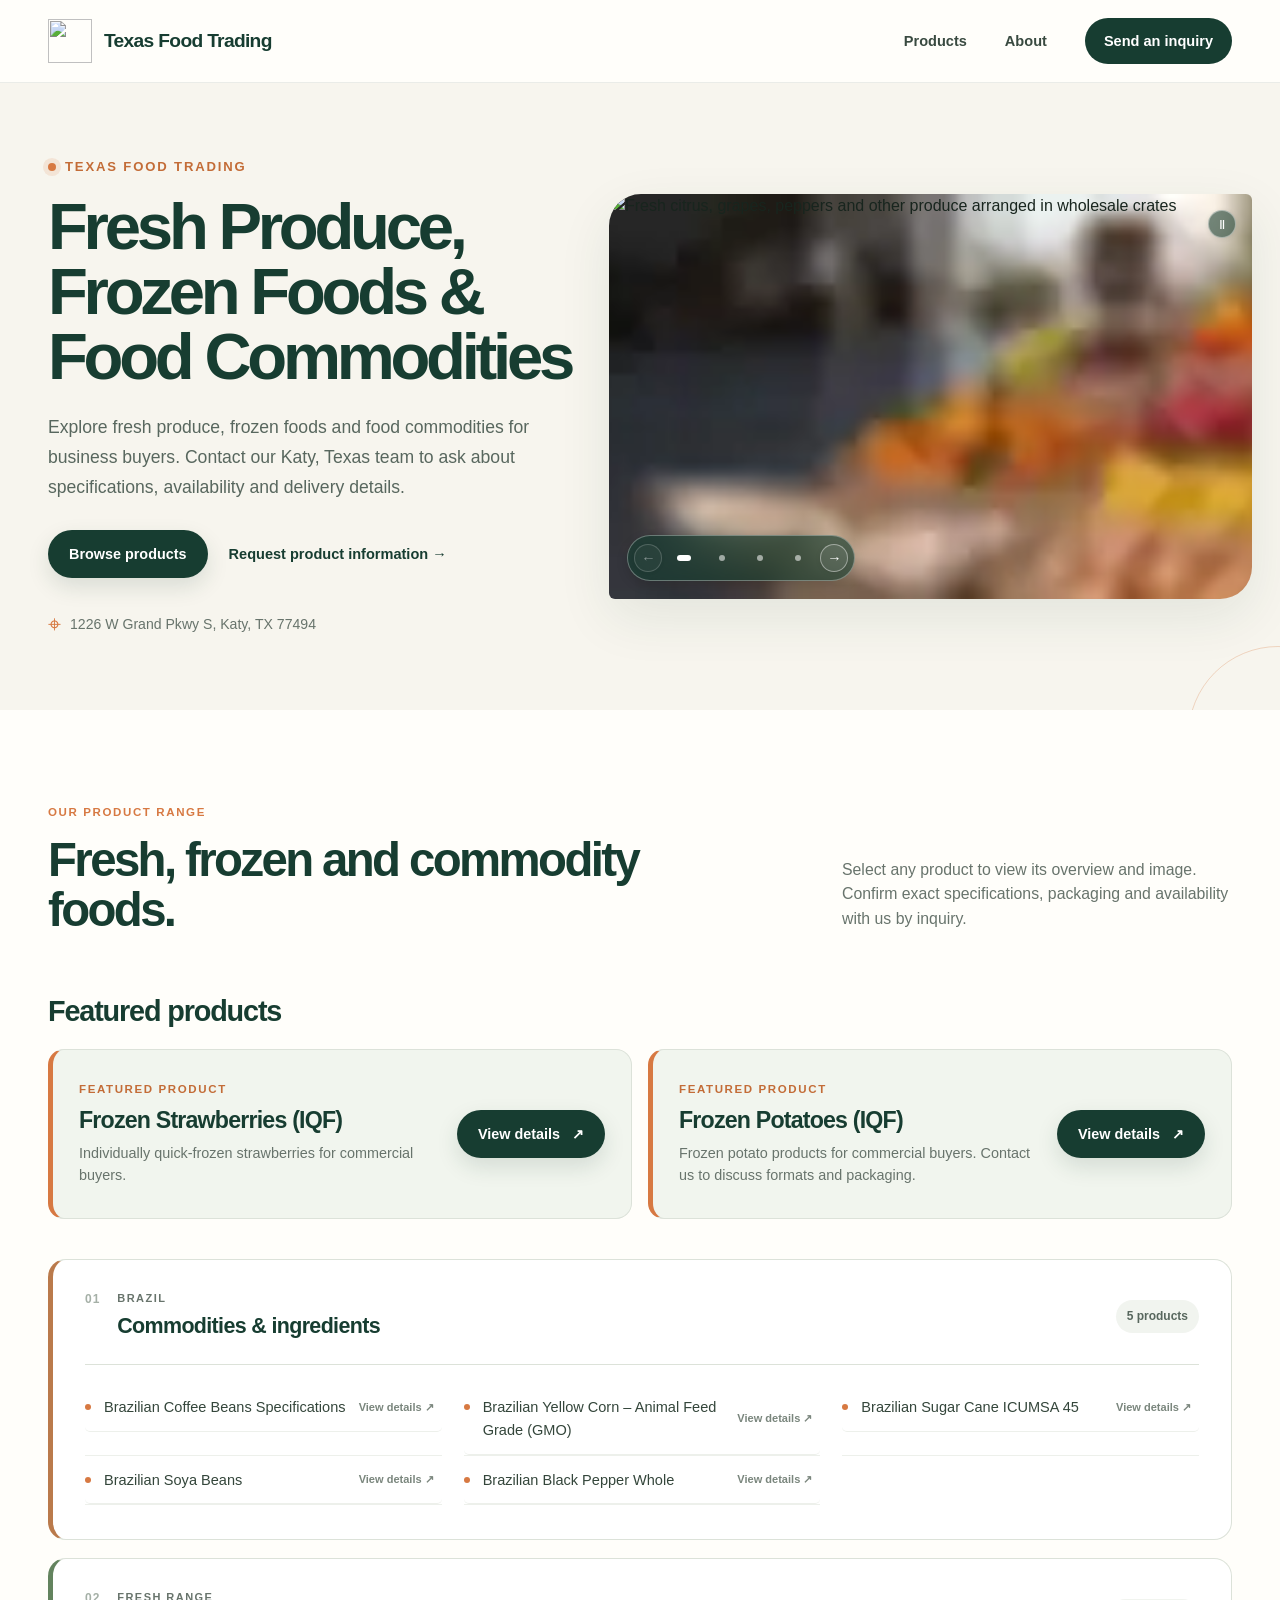
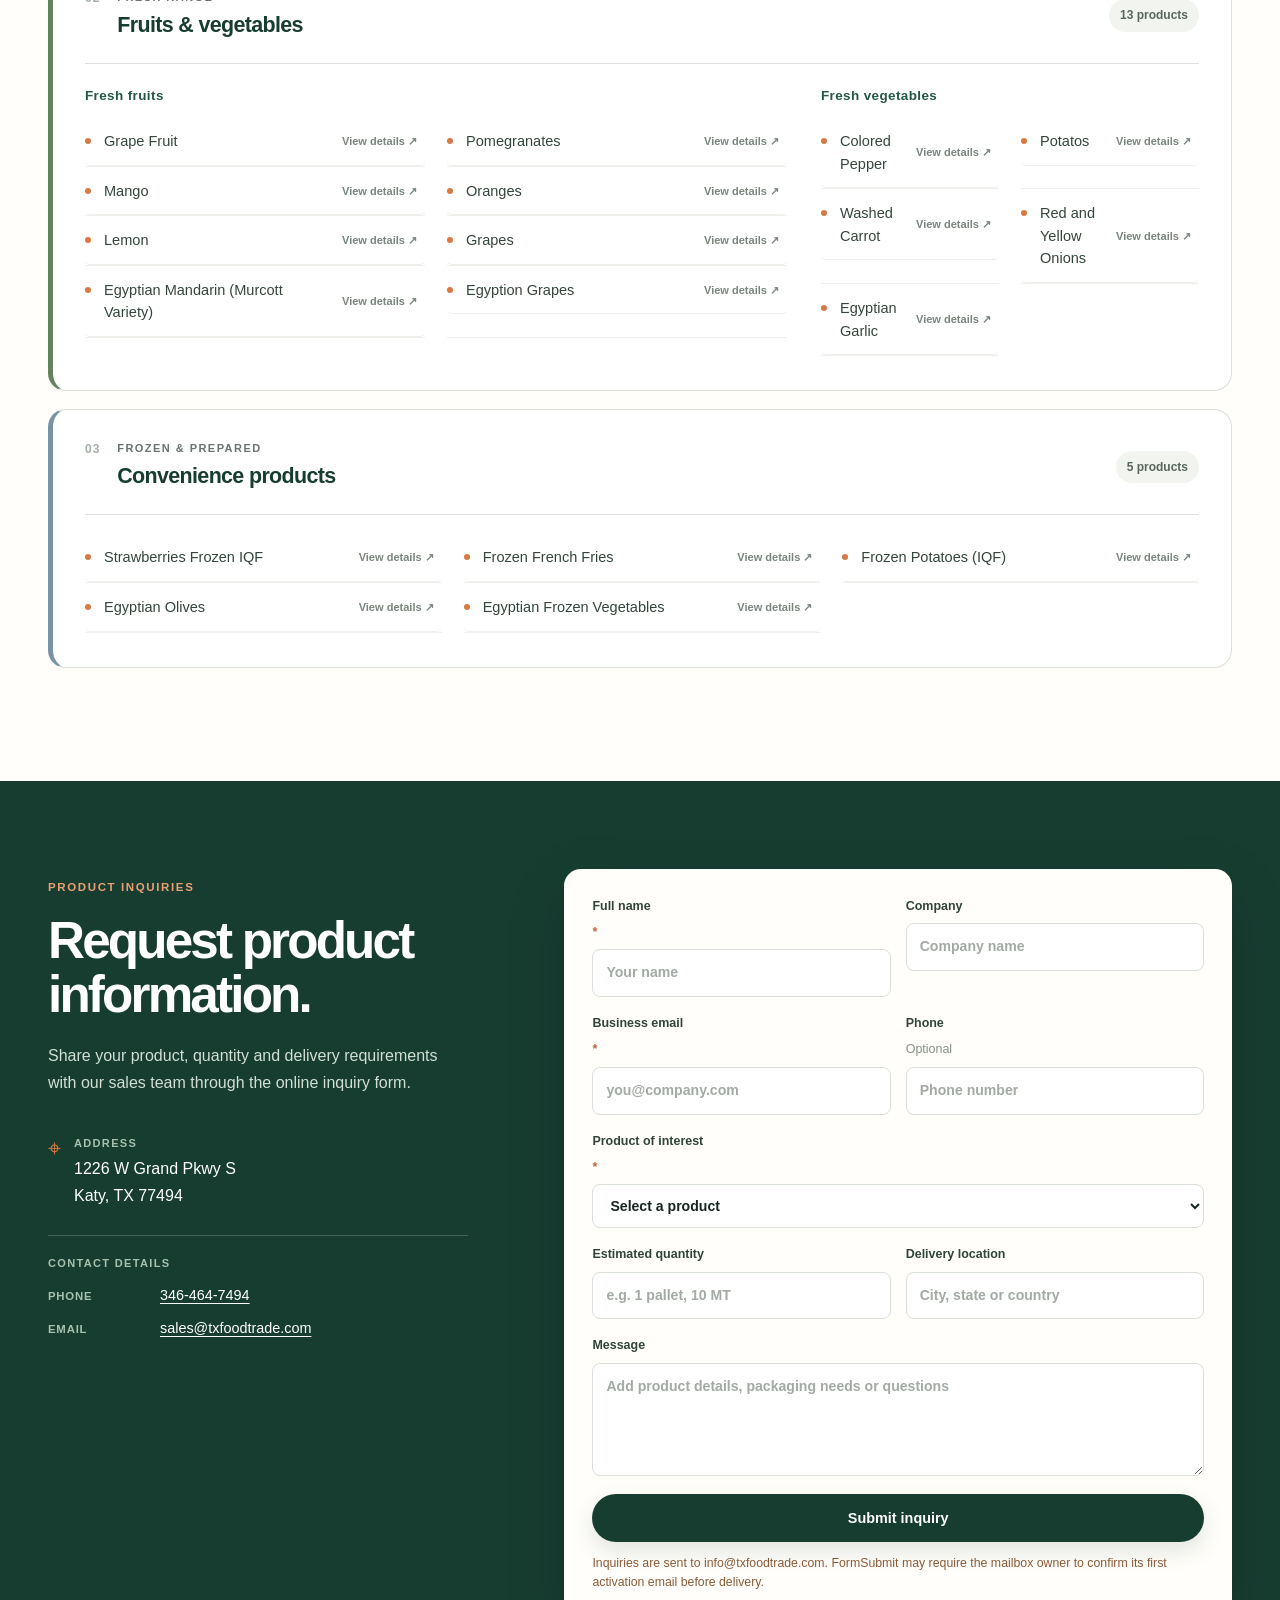
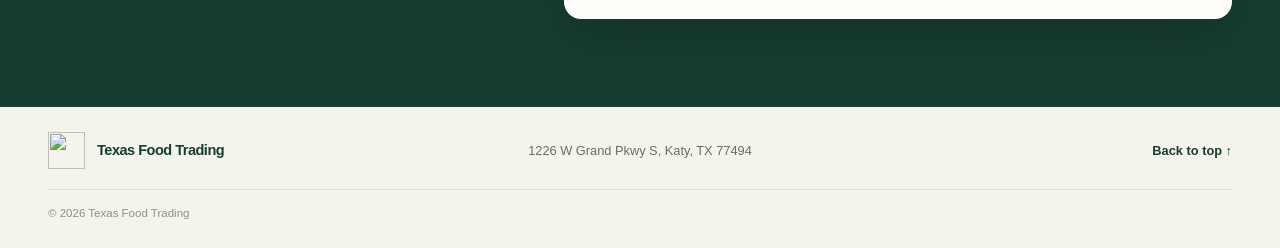
==== commit 23543d62: "Add files via upload" ====
--- a/index.html
+++ b/index.html
@@ -3,13 +3,69 @@
   <head>
     <meta charset="utf-8">
     <meta name="viewport" content="width=device-width, initial-scale=1">
-    <title>Texas Food Trading | Food Products for Business Buyers</title>
-    <meta name="description" content="Explore the Texas Food Trading product range, including Brazilian commodities, fresh produce, frozen foods and prepared vegetables. Contact us with a product inquiry.">
+    <title>Texas Food Trading | Fresh, Frozen &amp; Food Commodities</title>
+    <meta name="description" content="Browse fresh produce, frozen foods and food commodities from Texas Food Trading in Katy, Texas. Request product details, availability and delivery information.">
     <meta name="theme-color" content="#173d31">
+    <link rel="canonical" href="https://texasfood-epqtqnhj.manus.space/">
     <meta property="og:type" content="website">
-    <meta property="og:title" content="Texas Food Trading | Food Products for Business Buyers">
-    <meta property="og:description" content="Explore the Texas Food Trading product range and send a product inquiry.">
+    <meta property="og:site_name" content="Texas Food Trading">
+    <meta property="og:title" content="Texas Food Trading | Fresh, Frozen &amp; Food Commodities">
+    <meta property="og:description" content="Browse fresh produce, frozen foods and food commodities from Texas Food Trading in Katy, Texas. Request product details, availability and delivery information.">
+    <meta property="og:url" content="https://texasfood-epqtqnhj.manus.space/">
+    <meta property="og:image" content="https://texasfood-epqtqnhj.manus.space/assets/hero/texas-food-hero.webp">
+    <meta property="og:image:alt" content="Fresh citrus, grapes, peppers and other produce arranged in wholesale crates">
+    <meta property="og:image:width" content="1280">
+    <meta property="og:image:height" content="720">
+    <meta property="og:locale" content="en_US">
+    <meta name="twitter:card" content="summary_large_image">
+    <meta name="twitter:title" content="Texas Food Trading | Fresh, Frozen &amp; Food Commodities">
+    <meta name="twitter:description" content="Browse fresh produce, frozen foods and food commodities from Texas Food Trading in Katy, Texas. Request product details, availability and delivery information.">
+    <meta name="twitter:image" content="https://texasfood-epqtqnhj.manus.space/assets/hero/texas-food-hero.webp">
+    <meta name="twitter:image:alt" content="Fresh citrus, grapes, peppers and other produce arranged in wholesale crates">
+    <script type="application/ld+json">
+      {
+        "@context": "https://schema.org",
+        "@graph": [
+          {
+            "@type": "Organization",
+            "@id": "https://texasfood-epqtqnhj.manus.space/#organization",
+            "name": "Texas Food Trading",
+            "url": "https://texasfood-epqtqnhj.manus.space/",
+            "logo": "https://texasfood-epqtqnhj.manus.space/assets/brand/texas-food-trading-logo.svg",
+            "email": "sales@txfoodtrade.com",
+            "telephone": "+1-346-464-7494",
+            "address": {
+              "@type": "PostalAddress",
+              "streetAddress": "1226 W Grand Pkwy S",
+              "addressLocality": "Katy",
+              "addressRegion": "TX",
+              "postalCode": "77494",
+              "addressCountry": "US"
+            },
+            "contactPoint": {
+              "@type": "ContactPoint",
+              "contactType": "sales",
+              "telephone": "+1-346-464-7494",
+              "email": "sales@txfoodtrade.com",
+              "availableLanguage": "English"
+            }
+          },
+          {
+            "@type": "WebSite",
+            "@id": "https://texasfood-epqtqnhj.manus.space/#website",
+            "url": "https://texasfood-epqtqnhj.manus.space/",
+            "name": "Texas Food Trading",
+            "publisher": { "@id": "https://texasfood-epqtqnhj.manus.space/#organization" },
+            "inLanguage": "en-US"
+          }
+        ]
+      }
+    </script>
     <link rel="icon" href="assets/brand/texas-food-mark.svg" type="image/svg+xml">
+    <link rel="preload" as="image" href="assets/hero/texas-food-hero.webp" fetchpriority="high">
+    <link rel="preload" as="image" href="assets/hero/texas-food-hero-02.webp" fetchpriority="low">
+    <link rel="preload" as="image" href="assets/brand/texas-food-trading-logo.svg" fetchpriority="low">
+    <link rel="preload" as="image" href="assets/hero/texas-food-hero-04.webp" fetchpriority="low">
     <link rel="stylesheet" href="styles.css">
     <script defer src="app.js"></script>
   </head>
@@ -35,25 +91,57 @@
       <section class="hero" id="home" aria-labelledby="hero-title">
         <div class="hero-copy">
           <p class="eyebrow"><span class="eyebrow-dot"></span> Texas Food Trading</p>
-          <h1 id="hero-title">Food products for business buyers.</h1>
-          <p class="hero-text">Explore a varied portfolio of food products, from agricultural commodities to fresh, frozen and prepared produce.</p>
-          <div class="hero-actions">
-            <a class="button button-primary" href="#products">Browse products</a>
-            <a class="text-link" href="#inquiry">Request product information <span aria-hidden="true">→</span></a>
-          </div>
-          <p class="hero-address"><span class="address-icon" aria-hidden="true">⌖</span> 1226 W Grand Pkwy S, Katy, TX 77494</p>
-        </div>
-        <div class="hero-image-wrap">
-          <img class="hero-image" src="assets/hero/texas-food-hero.webp" width="1280" height="720" alt="Fresh citrus, grapes, peppers and other produce arranged in wholesale crates" decoding="async" fetchpriority="high">
-          <div class="image-caption"><span class="caption-line"></span> Food products · Trade inquiries</div>
-        </div>
-        <div class="hero-accent" aria-hidden="true"></div>
+          <h1 id="hero-title">Fresh Produce, Frozen Foods &amp; Food Commodities</h1>
+          <p class="hero-text">Explore fresh produce, frozen foods and food commodities for business buyers. Contact our Katy, Texas team to ask about specifications, availability and delivery details.</p>
+        <div class="hero-actions">
+          <a class="button button-primary" href="#products">Browse products</a>
+          <a class="text-link" href="#inquiry">Request product information <span aria-hidden="true">→</span></a>
+        </div>
+        <p class="hero-address"><span class="address-icon" aria-hidden="true">⌖</span> 1226 W Grand Pkwy S, Katy, TX 77494</p>
+      </div>
+      <div class="hero-image-wrap hero-carousel" id="hero-carousel" role="region" aria-roledescription="carousel" aria-label="Texas Food Trading product images">
+        <div class="hero-carousel-viewport">
+          <div class="hero-carousel-track" id="hero-carousel-track">
+            <div class="hero-carousel-slide" role="group" aria-roledescription="slide" aria-label="1 of 4" aria-hidden="false">
+              <img class="hero-carousel-image hero-image" src="assets/hero/texas-food-hero.webp" width="1280" height="720" alt="Fresh citrus, grapes, peppers and other produce arranged in wholesale crates" loading="eager" decoding="async" fetchpriority="high">
+            </div>
+            <div class="hero-carousel-slide" role="group" aria-roledescription="slide" aria-label="2 of 4" aria-hidden="true">
+              <img class="hero-carousel-image" src="assets/hero/texas-food-hero-02.webp" width="1280" height="720" alt="Grapes, pomegranates, citrus and colored peppers arranged in wholesale crates" loading="eager" decoding="async" fetchpriority="low">
+            </div>
+            <div class="hero-carousel-slide hero-carousel-slide--brand" role="group" aria-roledescription="slide" aria-label="3 of 4" aria-hidden="true">
+              <img class="hero-carousel-image" src="assets/brand/texas-food-trading-logo.svg" width="280" height="76" alt="Texas Food Trading brand logo" loading="eager" decoding="async" fetchpriority="low">
+            </div>
+            <div class="hero-carousel-slide" role="group" aria-roledescription="slide" aria-label="4 of 4" aria-hidden="true">
+              <img class="hero-carousel-image" src="assets/hero/texas-food-hero-04.webp" width="1280" height="720" alt="Frozen strawberries, vegetables, broccoli and french fries arranged in food trays" loading="eager" decoding="async" fetchpriority="low">
+            </div>
+          </div>
+        </div>
+        <button class="hero-carousel-pause" type="button" aria-label="Pause automatic image changes" hidden>
+          <span class="hero-carousel-pause-icon" aria-hidden="true">Ⅱ</span>
+        </button>
+        <div class="hero-carousel-controls" role="group" aria-label="Hero image controls">
+          <button class="hero-carousel-button hero-carousel-previous" type="button" aria-label="Show previous image" aria-controls="hero-carousel-track" disabled>
+            <span aria-hidden="true">←</span>
+          </button>
+          <div class="hero-carousel-dots" role="group" aria-label="Choose a hero image">
+            <button class="hero-carousel-dot" type="button" aria-label="Show image 1 of 4" aria-controls="hero-carousel-track" aria-current="true" aria-pressed="true"></button>
+            <button class="hero-carousel-dot" type="button" aria-label="Show image 2 of 4" aria-controls="hero-carousel-track" aria-current="false" aria-pressed="false"></button>
+            <button class="hero-carousel-dot" type="button" aria-label="Show image 3 of 4" aria-controls="hero-carousel-track" aria-current="false" aria-pressed="false"></button>
+            <button class="hero-carousel-dot" type="button" aria-label="Show image 4 of 4" aria-controls="hero-carousel-track" aria-current="false" aria-pressed="false"></button>
+          </div>
+          <button class="hero-carousel-button hero-carousel-next" type="button" aria-label="Show next image" aria-controls="hero-carousel-track">
+            <span aria-hidden="true">→</span>
+          </button>
+        </div>
+        <p class="hero-carousel-status" aria-live="polite" aria-atomic="true"></p>
+      </div>
+      <div class="hero-accent" aria-hidden="true"></div>
       </section>
 
       <section class="portfolio-intro" id="about" aria-labelledby="portfolio-title">
         <div>
           <p class="eyebrow eyebrow-dark">Our product range</p>
-          <h2 id="portfolio-title">A simple view of the portfolio.</h2>
+          <h2 id="portfolio-title">Fresh, frozen and commodity foods.</h2>
         </div>
         <p class="intro-copy">Select any product to view its overview and image. Confirm exact specifications, packaging and availability with us by inquiry.</p>
       </section>
@@ -63,23 +151,23 @@
         <div class="featured-product-grid">
           <article class="featured-product-card">
             <div class="featured-product-copy">
-              <p class="eyebrow">Product sheet</p>
+              <p class="eyebrow">Featured product</p>
               <h3>Frozen Strawberries (IQF)</h3>
-              <p>View the product information sheet.</p>
-            </div>
-            <a class="button button-primary featured-product-link" href="assets/product-sheets/frozen-strawberries.pdf" target="_blank" rel="noopener noreferrer" aria-label="Open the frozen strawberries IQF product sheet PDF in a new tab">
-              View product sheet <span aria-hidden="true">↗</span>
-            </a>
+              <p>Individually quick-frozen strawberries for commercial buyers.</p>
+            </div>
+            <button class="button button-primary featured-product-link" type="button" data-product-name="Strawberries Frozen IQF" aria-label="View details for Frozen Strawberries (IQF)">
+              View details <span aria-hidden="true">↗</span>
+            </button>
           </article>
           <article class="featured-product-card">
             <div class="featured-product-copy">
-              <p class="eyebrow">Product sheet</p>
+              <p class="eyebrow">Featured product</p>
               <h3>Frozen Potatoes (IQF)</h3>
-              <p>View the product information sheet.</p>
-            </div>
-            <a class="button button-primary featured-product-link" href="assets/product-sheets/frozen-potatoes.pdf" target="_blank" rel="noopener noreferrer" aria-label="Open the frozen potatoes IQF product sheet PDF in a new tab">
-              View product sheet <span aria-hidden="true">↗</span>
-            </a>
+              <p>Frozen potato products for commercial buyers. Contact us to discuss formats and packaging.</p>
+            </div>
+            <button class="button button-primary featured-product-link" type="button" data-product-name="Frozen Potatoes (IQF)" aria-label="View details for Frozen Potatoes (IQF)">
+              View details <span aria-hidden="true">↗</span>
+            </button>
           </article>
         </div>
       </section>
@@ -104,7 +192,7 @@
           <div class="category-heading">
             <span class="category-number">02</span>
             <div><p class="category-kicker">Fresh range</p><h3>Fruits &amp; vegetables</h3></div>
-            <span class="category-count">15 products</span>
+            <span class="category-count">13 products</span>
           </div>
           <div class="product-subgroups">
             <div class="product-subgroup">
@@ -112,13 +200,11 @@
               <ul class="product-list">
                 <li>Grape Fruit</li>
                 <li>Pomegranates</li>
-                <li>mango</li>
+                <li>Mango</li>
                 <li>Oranges</li>
-                <li>LEMON</li>
+                <li>Lemon</li>
                 <li>Grapes</li>
-                <li>Egyptian Oranges</li>
                 <li>Egyptian Mandarin (Murcott Variety)</li>
-                <li>Egyptian Pomegranate</li>
                 <li>Egyption Grapes</li>
               </ul>
             </div>
@@ -144,8 +230,8 @@
           <ul class="product-list">
             <li>Strawberries Frozen IQF</li>
             <li>Frozen French Fries</li>
+            <li>Frozen Potatoes (IQF)</li>
             <li>Egyptian Olives</li>
-            <li>Egyptian Pickled Vegetables</li>
             <li>Egyptian Frozen Vegetables</li>
           </ul>
         </div>
@@ -157,7 +243,6 @@
           <div class="product-dialog-layout">
             <div class="product-dialog-photo" id="product-dialog-photo" aria-busy="false" data-image-state="idle">
               <img id="product-detail-image" width="960" height="960" alt="" decoding="async" loading="eager" fetchpriority="high">
-              <span class="image-caption"><span class="caption-line"></span> Product image</span>
             </div>
             <div class="product-dialog-copy">
               <h2 id="product-detail-title"></h2>
@@ -172,7 +257,7 @@
       <section class="inquiry-section" id="inquiry" aria-labelledby="inquiry-title">
         <div class="inquiry-copy">
           <p class="eyebrow">Product inquiries</p>
-          <h2 id="inquiry-title">Tell us what you’re looking for.</h2>
+          <h2 id="inquiry-title">Request product information.</h2>
           <p>Share your product, quantity and delivery requirements with our sales team through the online inquiry form.</p>
           <div class="contact-address">
             <span class="contact-icon" aria-hidden="true">⌖</span>
@@ -187,7 +272,7 @@
           </div>
         </div>
         <div class="inquiry-card">
-          <form class="inquiry-form" action="https://formsubmit.co/info@txfoodtrade.com" method="POST" aria-describedby="form-status">
+          <form class="inquiry-form" action="https://formsubmit.co/info@txfoodtrade.com" data-ajax-endpoint="https://formsubmit.co/ajax/info@txfoodtrade.com" method="POST" aria-describedby="form-status">
             <input type="hidden" name="_subject" value="New product inquiry — Texas Food Trading">
             <input type="hidden" name="_template" value="table">
             <input type="text" name="_honey" style="display:none" tabindex="-1" autocomplete="off" aria-hidden="true">
@@ -207,14 +292,14 @@
                     <option>Brazilian Black Pepper Whole</option>
                   </optgroup>
                   <optgroup label="Fresh fruits">
-                    <option>Grape Fruit</option><option>Pomegranates</option><option>mango</option><option>Oranges</option><option>LEMON</option><option>Grapes</option>
-                    <option>Egyptian Oranges</option><option>Egyptian Mandarin (Murcott Variety)</option><option>Egyptian Pomegranate</option><option>Egyption Grapes</option>
+                    <option>Grape Fruit</option><option>Pomegranates</option><option>Mango</option><option>Oranges</option><option>Lemon</option><option>Grapes</option>
+                    <option>Egyptian Mandarin (Murcott Variety)</option><option>Egyption Grapes</option>
                   </optgroup>
                   <optgroup label="Fresh vegetables">
                     <option>Colored Pepper</option><option>Potatos</option><option>Washed Carrot</option><option>Red and Yellow Onions</option><option>Egyptian Garlic</option>
                   </optgroup>
                   <optgroup label="Frozen &amp; prepared">
-                    <option>Strawberries Frozen IQF</option><option>Frozen French Fries</option><option>Egyptian Olives</option><option>Egyptian Pickled Vegetables</option><option>Egyptian Frozen Vegetables</option>
+                    <option>Strawberries Frozen IQF</option><option>Frozen French Fries</option><option>Frozen Potatoes (IQF)</option><option>Egyptian Olives</option><option>Egyptian Frozen Vegetables</option>
                   </optgroup>
                 </select>
               </label>
@@ -223,7 +308,7 @@
               <label class="form-wide">Message<textarea name="message" rows="4" placeholder="Add product details, packaging needs or questions"></textarea></label>
             </div>
             <button class="button button-primary submit-button" type="submit">Submit inquiry</button>
-            <p class="form-status" id="form-status">Inquiries are sent to info@txfoodtrade.com. The mailbox owner must confirm the first FormSubmit activation email before relying on delivery.</p>
+            <p class="form-status" id="form-status" role="status" aria-live="polite" aria-atomic="true" data-state="idle">Inquiries are sent to info@txfoodtrade.com. FormSubmit may require the mailbox owner to confirm its first activation email before delivery.</p>
           </form>
         </div>
       </section>
@@ -240,5 +325,12 @@
       <a href="#home" class="back-to-top">Back to top ↑</a>
       <span class="copyright">© <span id="year">2026</span> Texas Food Trading</span>
     </footer>
+    <div class="tft-mouse-cursor" id="tft-mouse-cursor" aria-hidden="true">
+      <svg class="tft-mouse-cursor-arrow" viewBox="0 0 30 38" focusable="false">
+        <path d="M2.5 2.5v29l7.2-7 4.8 11.2 4.8-2-4.7-11.2h10.7L2.5 2.5Z" fill="#fffefa" stroke="#173d31" stroke-width="2.2" stroke-linejoin="round" />
+        <path d="M6.1 8.6v14" fill="none" stroke="#d77942" stroke-width="2.2" stroke-linecap="round" />
+      </svg>
+      <span class="tft-mouse-cursor-glow"></span>
+    </div>
   </body>
 </html>
--- a/styles.css
+++ b/styles.css
@@ -27,9 +27,11 @@
 .brand-name strong { font-weight: 750; }
 .main-nav { display: flex; align-items: center; gap: clamp(18px, 3vw, 38px); font-size: .91rem; font-weight: 620; }
 .main-nav a { text-decoration: none; color: #394a40; }
-.main-nav a:hover, .text-link:hover, .back-to-top:hover { color: var(--orange); }
+@media (hover: hover) and (pointer: fine) {
+  .main-nav a:hover, .text-link:hover, .back-to-top:hover { color: var(--orange); }
+  .main-nav .nav-cta:hover { color: white; background: var(--forest-2); transform: translateY(-1px); }
+}
 .main-nav .nav-cta { color: white; background: var(--forest); border-radius: 999px; padding: 12px 19px; transition: background .2s ease, transform .2s ease; }
-.main-nav .nav-cta:hover { color: white; background: var(--forest-2); transform: translateY(-1px); }
 .main-nav .nav-cta-compact { display: none; }
 .hero { position: relative; overflow: hidden; min-height: 520px; display: grid; grid-template-columns: minmax(0, .92fr) minmax(420px, 1.08fr); align-items: center; gap: 34px; padding: 58px max(28px, calc((100vw - 1240px) / 2)); background: var(--cream); }
 .hero-copy { max-width: 560px; padding: 16px 0 16px max(0px, calc((100vw - 1240px) / 2)); position: relative; z-index: 1; }
@@ -41,7 +43,9 @@
 .hero-actions { display: flex; flex-wrap: wrap; align-items: center; gap: 21px; }
 .button { display: inline-flex; justify-content: center; align-items: center; gap: 12px; min-height: 48px; border: 0; border-radius: 999px; padding: 0 21px; text-decoration: none; font: inherit; font-size: .9rem; font-weight: 750; cursor: pointer; }
 .button-primary { color: #fff; background: var(--forest); box-shadow: 0 9px 22px rgba(23,61,49,.13); }
-.button-primary:hover:not(:disabled) { background: var(--forest-2); }
+@media (hover: hover) and (pointer: fine) {
+  .button-primary:hover:not(:disabled) { background: var(--forest-2); }
+}
 .button:disabled { opacity: .55; cursor: not-allowed; box-shadow: none; }
 .text-link { color: var(--forest); font-size: .91rem; font-weight: 720; text-decoration: none; }
 .hero-address { display: flex; align-items: center; gap: 9px; margin: 35px 0 0; color: var(--muted); font-size: .88rem; }
@@ -75,7 +79,9 @@
 .featured-product-card .eyebrow { margin-bottom: 8px; }
 .featured-product-card h3 { margin: 0; color: var(--forest); font-size: clamp(1.15rem, 1.9vw, 1.45rem); line-height: 1.15; letter-spacing: -.035em; }
 .featured-product-copy > p:not(.eyebrow) { margin: 8px 0 0; color: var(--muted); font-size: .9rem; }
-.featured-product-link { flex: 0 0 auto; }
+.featured-product-link { flex: 0 0 auto; user-select: none; -webkit-user-select: none; -webkit-tap-highlight-color: transparent; }
+.featured-product-link:focus-visible { outline: 3px solid rgba(215,121,66,.6); outline-offset: 2px; }
+.featured-product-link:focus:not(:focus-visible) { outline: none; }
 .products-section { max-width: 1240px; margin: 0 auto; padding: 22px 28px 95px; }
 .category-panel { position: relative; margin: 18px 0; padding: 30px 32px 34px; border: 1px solid var(--line); border-radius: 18px; background: #fff; }
 .category-panel-commodities { border-left: 5px solid #ba7a4b; }
@@ -108,7 +114,10 @@
 .contact-methods-list dt { color: #a8c1ae; font-size: .71rem; font-weight: 760; text-transform: uppercase; letter-spacing: .07em; }
 .contact-methods-list dd { min-width: 0; margin: 0; color: #fff; font-size: .9rem; overflow-wrap: anywhere; }
 .contact-link { color: #fff; text-decoration: underline; text-underline-offset: 3px; }
-.contact-link:hover, .contact-link:focus-visible { color: #ffd0ad; }
+.contact-link:focus-visible { color: #ffd0ad; }
+@media (hover: hover) and (pointer: fine) {
+  .contact-link:hover { color: #ffd0ad; }
+}
 .inquiry-card { align-self: start; padding: 28px; border-radius: 17px; color: var(--ink); background: var(--paper); box-shadow: 0 20px 60px rgba(0,0,0,.16); }
 .form-grid { display: grid; grid-template-columns: repeat(2, minmax(0, 1fr)); gap: 17px 15px; }
 .inquiry-form label { display: flex; flex-direction: column; gap: 7px; color: #32443a; font-size: .78rem; font-weight: 750; }
@@ -121,6 +130,10 @@
 .inquiry-form textarea { resize: vertical; min-height: 94px; }
 .submit-button { width: 100%; margin-top: 18px; }
 .form-status { margin: 12px 0 0; color: #8a5b39; font-size: .77rem; line-height: 1.5; }
+.form-status[data-state="sending"] { color: #68746c; }
+.form-status[data-state="pending"] { color: #8a5b39; font-weight: 700; }
+.form-status[data-state="success"] { color: #24623b; font-weight: 700; }
+.form-status[data-state="error"] { color: #a43c34; font-weight: 700; }
 .form-status a { color: var(--forest); font-weight: 750; text-underline-offset: 2px; }
 .site-footer { display: grid; grid-template-columns: 1fr auto 1fr; align-items: center; gap: 20px; padding: 25px max(28px, calc((100vw - 1184px) / 2)); color: #647169; background: #f4f4ed; font-size: .8rem; }
 .brand-footer .brand-mark { width: 37px; height: 37px; border-radius: 12px 12px 12px 4px; }
@@ -296,7 +309,9 @@
 .detail-overview { margin: 0 0 15px; color: #536158; font-size: .91rem; line-height: 1.65; }
 .product-inquiry-link { min-height: 43px; font-size: .8rem; }
 .product-dialog-close { position: absolute; top: 11px; right: 11px; z-index: 3; display: grid; place-items: center; width: 36px; height: 36px; padding: 0; border: 1px solid #e6e9e2; border-radius: 50%; color: var(--forest); background: rgba(255,254,250,.96); box-shadow: 0 4px 14px rgba(0,0,0,.11); font: inherit; font-size: 1.4rem; line-height: 1; cursor: pointer; }
-.product-dialog-close:hover { color: white; background: var(--forest); }
+@media (hover: hover) and (pointer: fine) {
+  .product-dialog-close:hover { color: white; background: var(--forest); }
+}
 @media (prefers-reduced-motion: reduce) {
   .product-dialog-photo[data-image-state="loading"]::before { animation: none; }
 }
@@ -309,6 +324,60 @@
   .product-dialog-copy h2 { font-size: clamp(1.55rem, 7vw, 2rem); }
   .product-dialog-close { top: 9px; right: 9px; }
 }
+.tft-mouse-cursor { display: none; position: fixed; top: 0; left: 0; z-index: 10000; width: 30px; height: 48px; opacity: 0; pointer-events: none; will-change: transform; transition: opacity .12s ease; }
+.tft-mouse-cursor.is-visible { opacity: 1; }
+.tft-mouse-cursor-arrow { display: block; width: 30px; height: 38px; overflow: visible; filter: drop-shadow(0 1px 1px rgba(23,61,49,.16)); transition: transform .14s ease; transform-origin: 2px 2px; }
+.tft-mouse-cursor-glow { position: absolute; top: 36px; left: 3px; width: 24px; height: 24px; border-radius: 50%; background: radial-gradient(circle, rgba(67,168,87,.48) 0%, rgba(67,168,87,.24) 36%, rgba(67,168,87,0) 76%); filter: blur(4.5px); animation: tft-cursor-glow 2.1s ease-in-out infinite alternate; transition: transform .14s ease; }
+.tft-mouse-cursor.is-interactive .tft-mouse-cursor-arrow { transform: scale(1.04); }
+.tft-mouse-cursor.is-interactive .tft-mouse-cursor-glow { transform: scale(1.14); }
+.tft-mouse-cursor.is-pressed .tft-mouse-cursor-arrow { transform: scale(.96); }
+@keyframes tft-cursor-glow {
+  from { opacity: .72; }
+  to { opacity: .9; }
+}
+@media (hover: hover) and (pointer: fine) and (prefers-reduced-motion: no-preference) {
+  #tft-mouse-cursor { display: block; }
+  html.tft-cursor-active, html.tft-cursor-active * { cursor: none !important; }
+}
+@media (prefers-reduced-motion: reduce) {
+  #tft-mouse-cursor { display: none !important; animation: none !important; }
+}
+.hero-carousel-viewport { position: absolute; inset: 0; overflow: hidden; border-radius: inherit; }
+.hero-carousel-track { position: relative; display: flex; width: 100%; height: 100%; transform: translate3d(var(--slide-offset, 0%), 0, 0); transition: transform .68s cubic-bezier(.22,.72,.22,1); will-change: transform; }
+.hero-carousel-slide { position: relative; flex: 0 0 100%; min-width: 0; height: 100%; }
+.hero-carousel-image { display: block; width: 100%; height: 100%; object-fit: cover; object-position: center; }
+.hero-carousel-slide:first-child .hero-carousel-image { object-position: 58% center; }
+.hero-carousel-slide--brand { display: grid; place-items: center; overflow: hidden; background: radial-gradient(circle at 16% 18%, rgba(215,121,66,.12), transparent 28%), radial-gradient(circle at 84% 82%, rgba(23,61,49,.09), transparent 32%), linear-gradient(135deg, #fbfaf5, #e8eee6); }
+.hero-carousel-slide--brand::before { content: ""; position: absolute; inset: 16px; z-index: 0; border: 1px solid rgba(23,61,49,.12); border-radius: 18px; pointer-events: none; }
+.hero-carousel-slide--brand::after { content: ""; position: absolute; left: 50%; bottom: 18%; z-index: 0; width: min(40%, 220px); height: 1px; transform: translateX(-50%); border-radius: 999px; background: linear-gradient(90deg, transparent, rgba(215,121,66,.38), transparent); pointer-events: none; }
+.hero-carousel-slide--brand .hero-carousel-image { position: relative; z-index: 1; width: min(72%, 520px); height: auto; max-height: 42%; object-fit: contain; filter: drop-shadow(0 8px 16px rgba(23,61,49,.08)); }
+.hero-carousel-controls { position: absolute; left: 18px; bottom: 18px; z-index: 4; display: flex; align-items: center; gap: 4px; padding: 4px 6px; border: 1px solid rgba(255,255,255,.32); border-radius: 999px; background: rgba(23,61,49,.68); box-shadow: 0 4px 12px rgba(0,0,0,.13); backdrop-filter: blur(14px) saturate(145%); -webkit-backdrop-filter: blur(14px) saturate(145%); }
+.hero-carousel-button, .hero-carousel-pause { appearance: none; display: grid; place-items: center; width: 28px; height: 28px; padding: 0; border: 1px solid rgba(255,255,255,.42); border-radius: 50%; color: #fff; background: rgba(255,255,255,.08); box-shadow: 0 1px 5px rgba(0,0,0,.10); font: inherit; font-size: .9rem; line-height: 1; cursor: pointer; transition: background .18s ease, border-color .18s ease; user-select: none; -webkit-user-select: none; -webkit-tap-highlight-color: transparent; }
+.hero-carousel-button:disabled { opacity: .45; cursor: not-allowed; }
+.hero-carousel-pause { position: absolute; top: 16px; right: 16px; z-index: 4; font-size: .82rem; background: rgba(23,61,49,.58); backdrop-filter: blur(14px) saturate(145%); -webkit-backdrop-filter: blur(14px) saturate(145%); }
+.hero-carousel-pause[hidden] { display: none; }
+.hero-carousel-button:focus-visible, .hero-carousel-pause:focus-visible, .hero-carousel-dot:focus-visible { outline: 3px solid rgba(255,255,255,.96); outline-offset: 3px; }
+.hero-carousel-button:focus:not(:focus-visible), .hero-carousel-pause:focus:not(:focus-visible), .hero-carousel-dot:focus:not(:focus-visible) { outline: none; }
+.hero-carousel-dots { display: flex; align-items: center; gap: 4px; padding: 0 1px; }
+.hero-carousel-dot { appearance: none; position: relative; display: grid; place-items: center; width: 34px; height: 36px; padding: 0; border: 0; border-radius: 50%; background: transparent; cursor: pointer; user-select: none; -webkit-user-select: none; -webkit-tap-highlight-color: transparent; }
+.hero-carousel-dot::before { content: ""; display: block; width: 6px; height: 6px; border-radius: 999px; background: rgba(255,255,255,.55); transition: width .2s ease, background .2s ease; }
+.hero-carousel-dot[aria-current="true"]::before { width: 14px; background: #fff; }
+.hero-carousel-status { position: absolute; width: 1px; height: 1px; padding: 0; margin: -1px; overflow: hidden; clip: rect(0,0,0,0); white-space: nowrap; border: 0; }
+@media (hover: hover) and (pointer: fine) {
+  .hero-carousel-button:hover:not(:disabled), .hero-carousel-pause:hover { border-color: rgba(255,255,255,.72); background: rgba(255,255,255,.23); }
+  .hero-carousel-dot:hover::before { background: #fff; }
+}
+@media (max-width: 620px) {
+  .hero-carousel-controls { left: 12px; bottom: 12px; gap: 3px; padding: 4px 5px; }
+  .hero-carousel-button { width: 30px; height: 30px; }
+  .hero-carousel-pause { top: 12px; right: 12px; width: 32px; height: 32px; }
+  .hero-carousel-dot { width: 32px; height: 40px; }
+  .hero-carousel-dot[aria-current="true"]::before { width: 13px; }
+  .hero-carousel-slide--brand::before { inset: 10px; border-radius: 14px; }
+}
+@media (prefers-reduced-motion: reduce) {
+  .hero-carousel-track, .hero-carousel-dot { transition-duration: .01ms !important; }
+}
 @media (prefers-reduced-motion: reduce) {
   .product-trigger { transition-duration: .01ms; }
 }
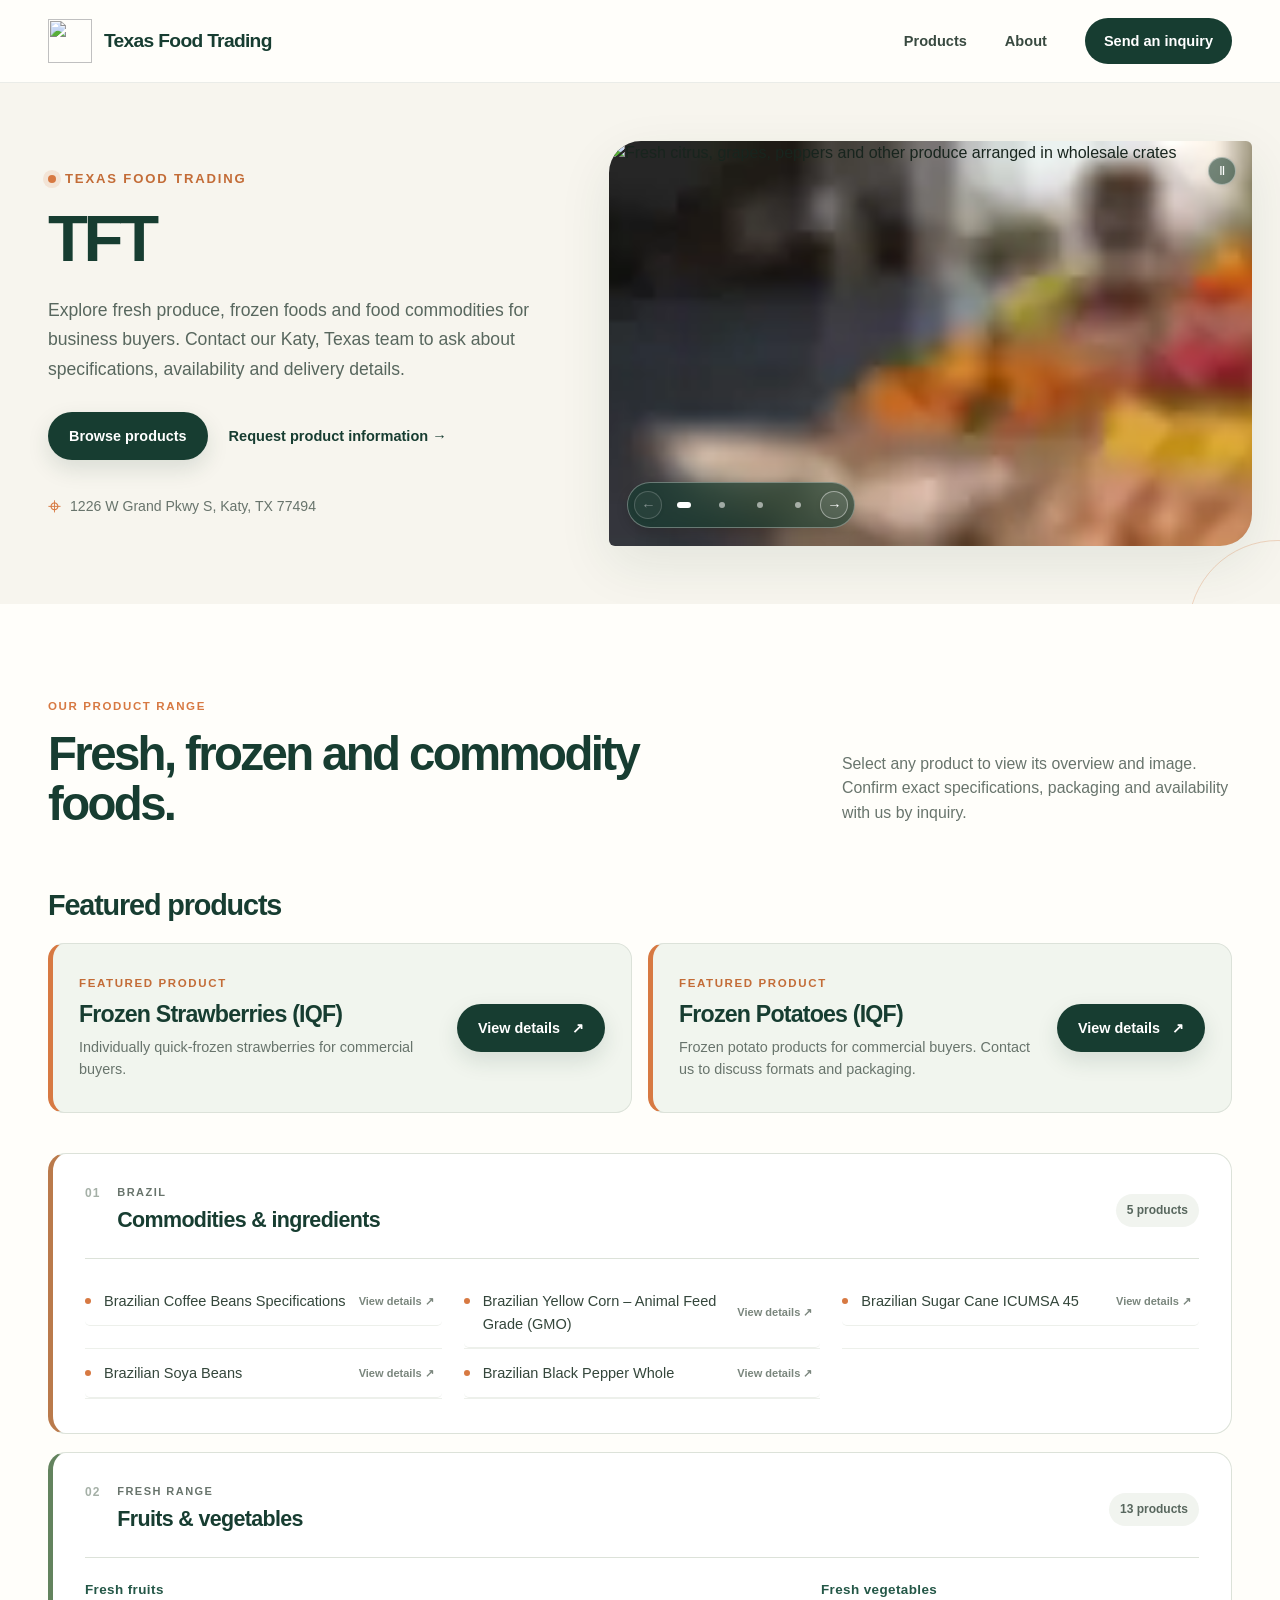
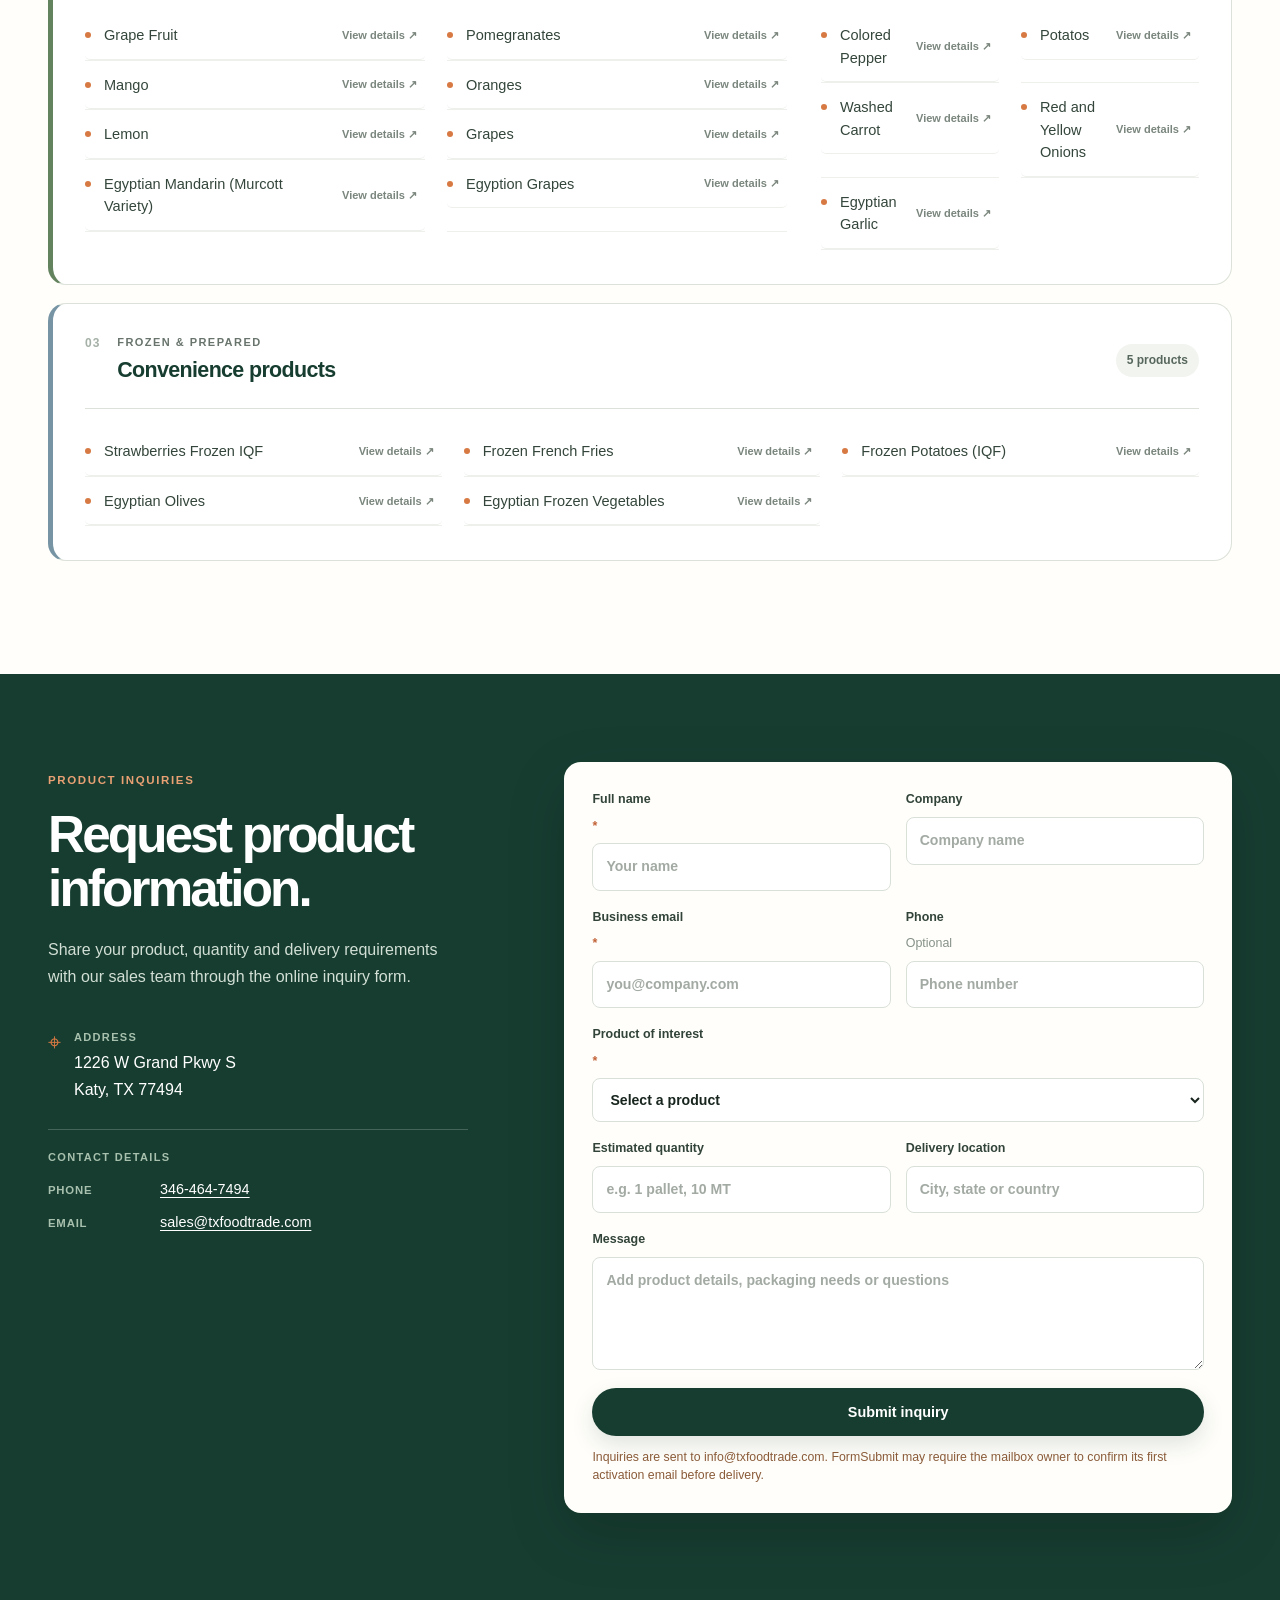
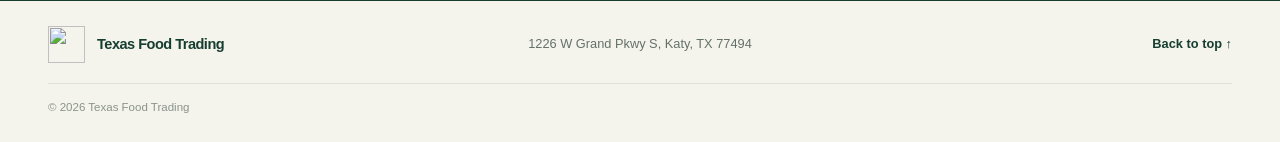
==== commit 6d45344a: "Update hero title in index.html" ====
--- a/index.html
+++ b/index.html
@@ -91,7 +91,7 @@
       <section class="hero" id="home" aria-labelledby="hero-title">
         <div class="hero-copy">
           <p class="eyebrow"><span class="eyebrow-dot"></span> Texas Food Trading</p>
-          <h1 id="hero-title">Fresh Produce, Frozen Foods &amp; Food Commodities</h1>
+          <h1 id="hero-title">TFT</h1>
           <p class="hero-text">Explore fresh produce, frozen foods and food commodities for business buyers. Contact our Katy, Texas team to ask about specifications, availability and delivery details.</p>
         <div class="hero-actions">
           <a class="button button-primary" href="#products">Browse products</a>
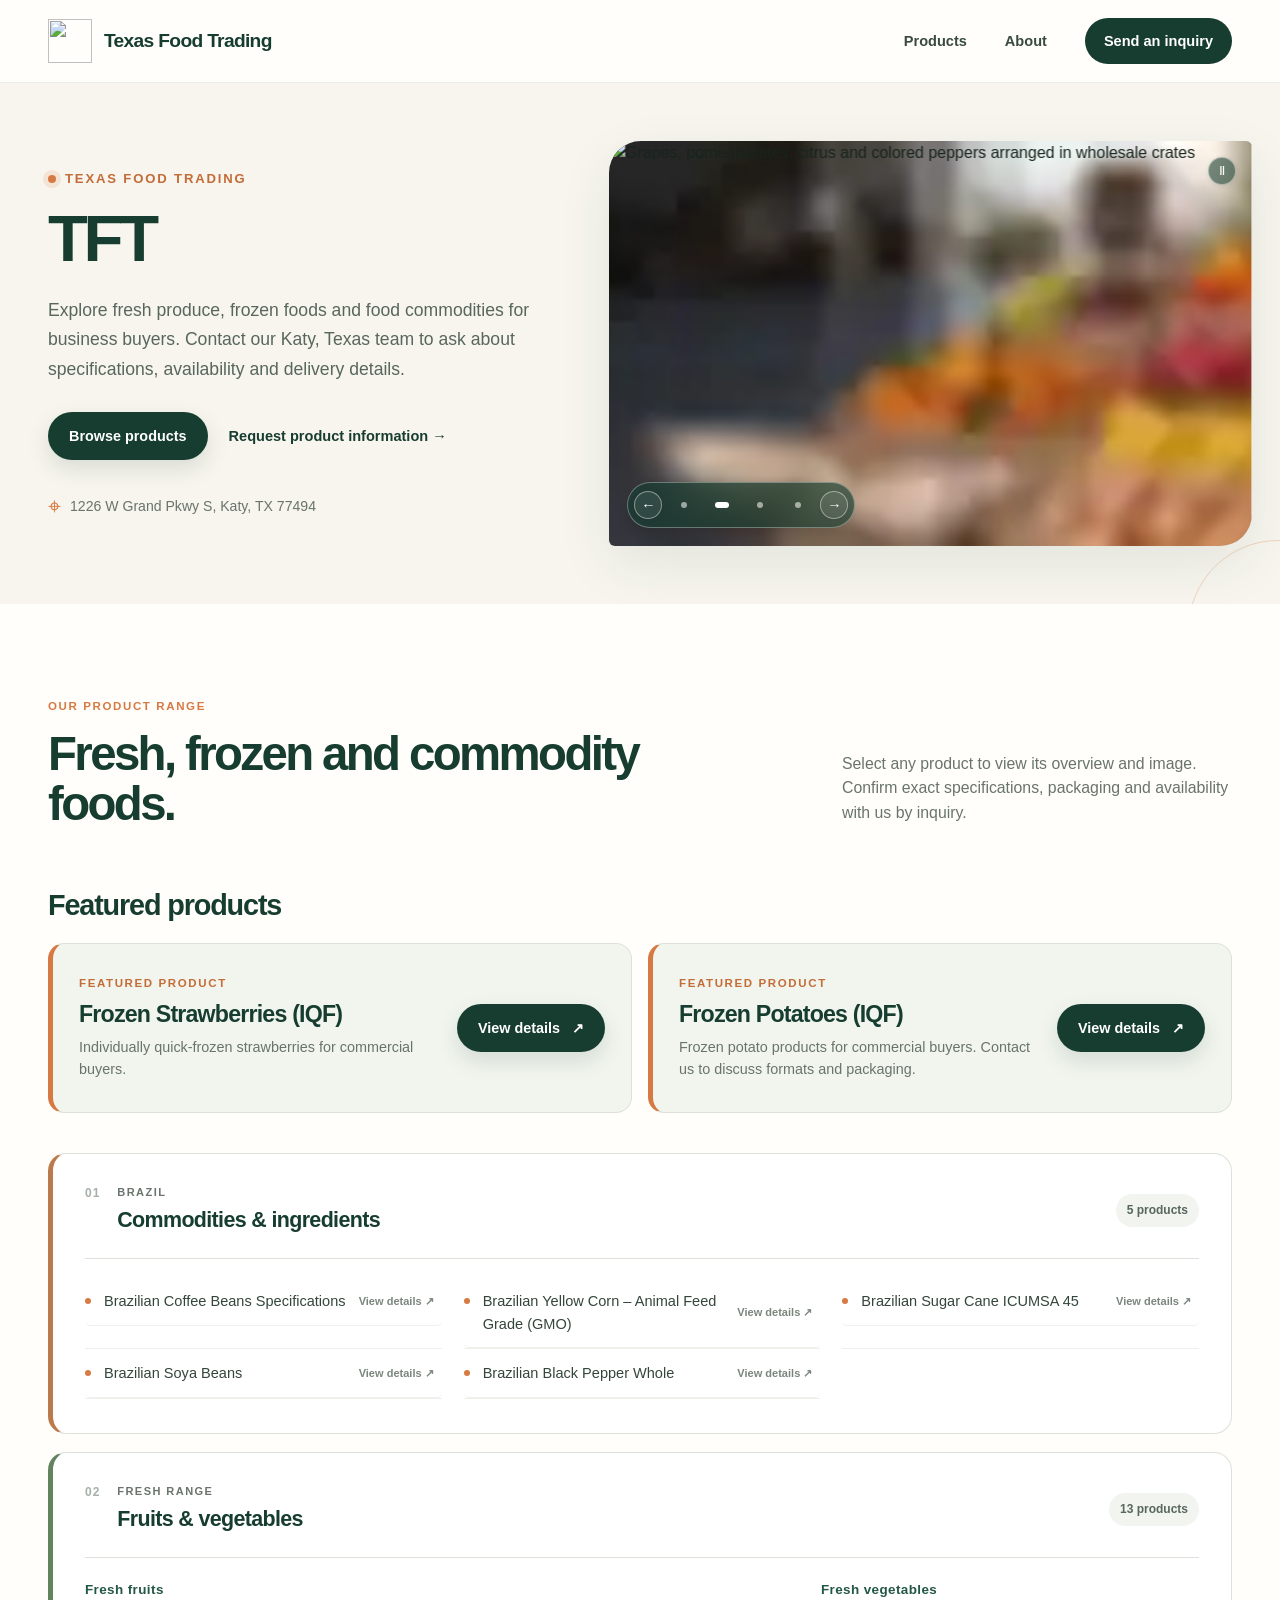
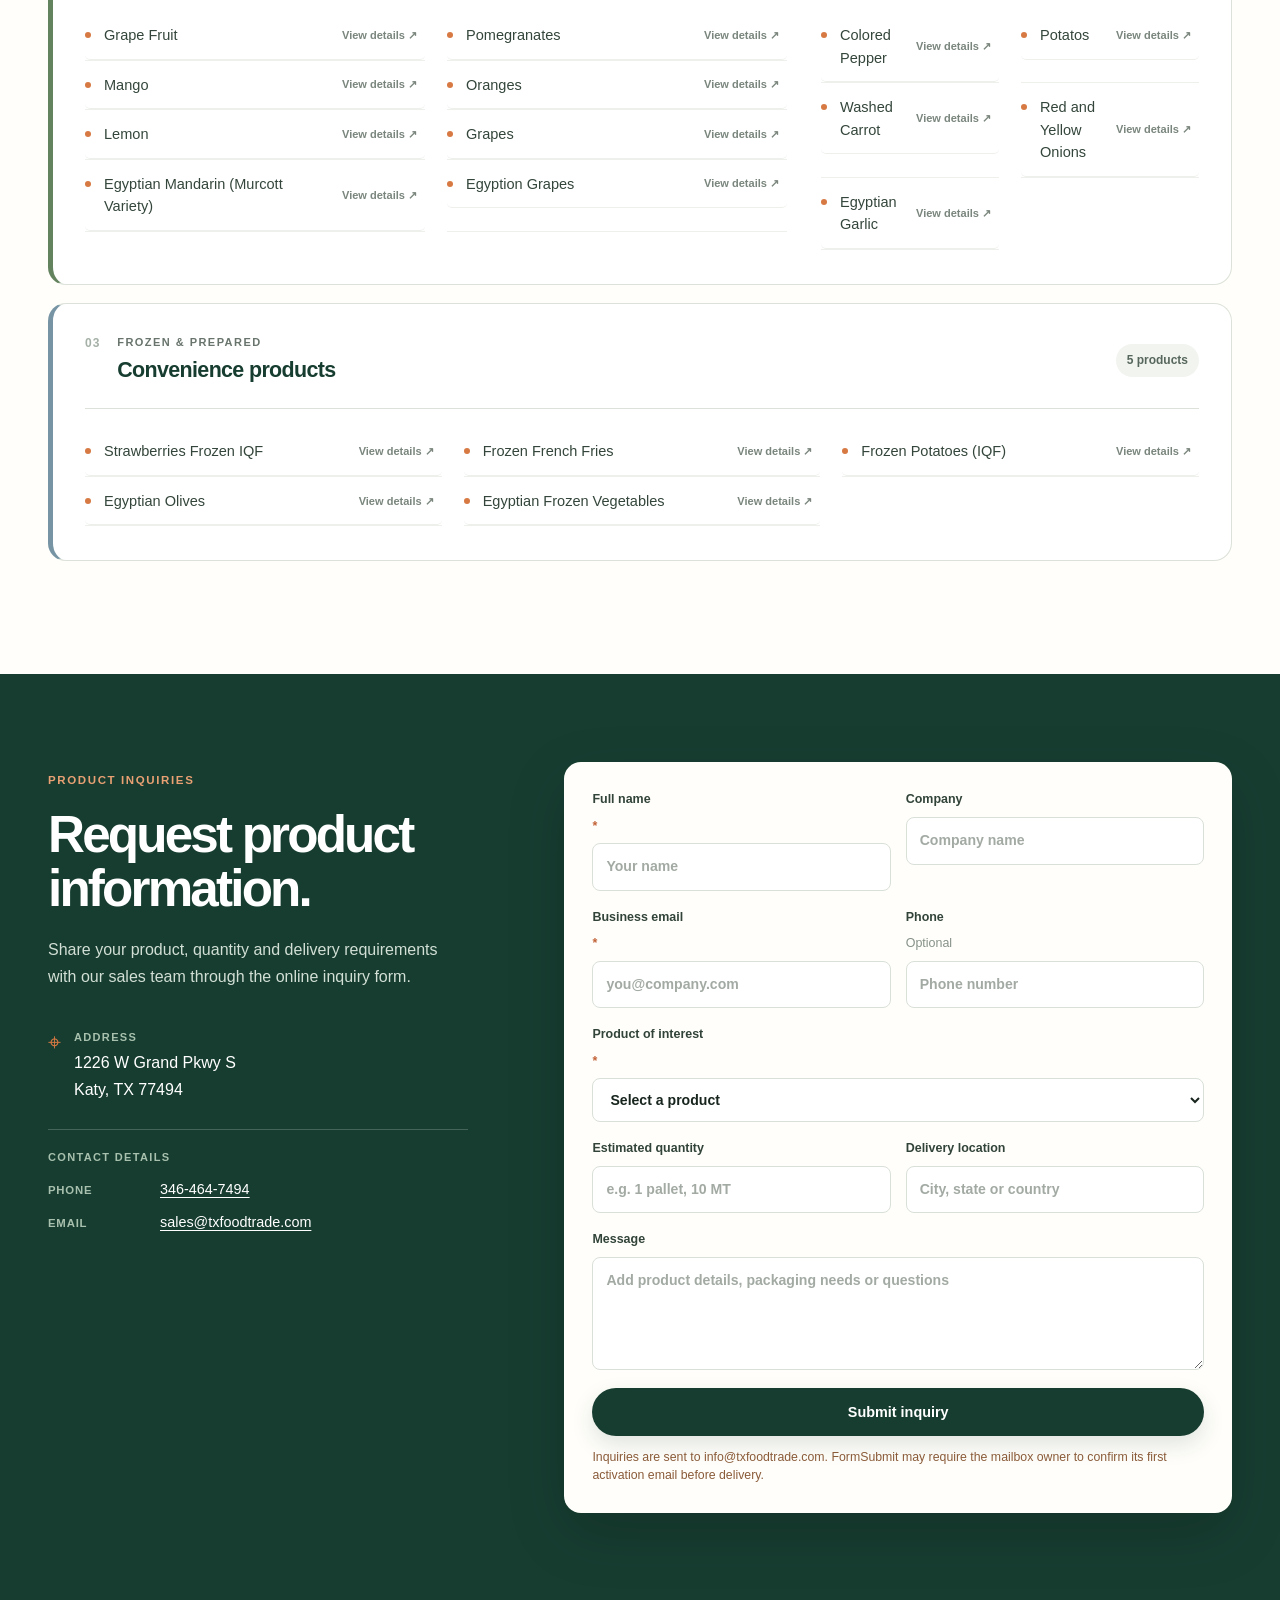
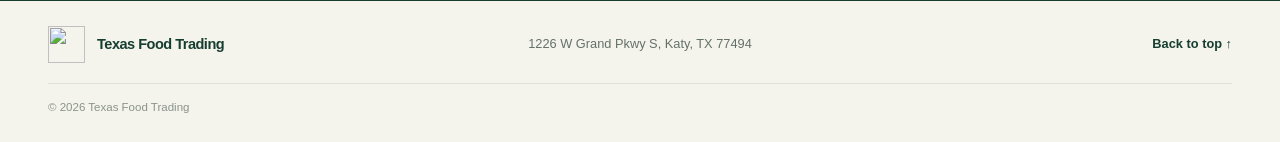
==== commit 81eceead: "Enhance SEO metadata and structured data in index.html Updated SEO metadata and structured data for " ====
--- a/index.html
+++ b/index.html
@@ -1,74 +1,115 @@
 <!doctype html>
 <html lang="en">
-  <head>
-    <meta charset="utf-8">
-    <meta name="viewport" content="width=device-width, initial-scale=1">
-    <title>Texas Food Trading | Fresh, Frozen &amp; Food Commodities</title>
-    <meta name="description" content="Browse fresh produce, frozen foods and food commodities from Texas Food Trading in Katy, Texas. Request product details, availability and delivery information.">
-    <meta name="theme-color" content="#173d31">
-    <link rel="canonical" href="https://texasfood-epqtqnhj.manus.space/">
-    <meta property="og:type" content="website">
-    <meta property="og:site_name" content="Texas Food Trading">
-    <meta property="og:title" content="Texas Food Trading | Fresh, Frozen &amp; Food Commodities">
-    <meta property="og:description" content="Browse fresh produce, frozen foods and food commodities from Texas Food Trading in Katy, Texas. Request product details, availability and delivery information.">
-    <meta property="og:url" content="https://texasfood-epqtqnhj.manus.space/">
-    <meta property="og:image" content="https://texasfood-epqtqnhj.manus.space/assets/hero/texas-food-hero.webp">
-    <meta property="og:image:alt" content="Fresh citrus, grapes, peppers and other produce arranged in wholesale crates">
-    <meta property="og:image:width" content="1280">
-    <meta property="og:image:height" content="720">
-    <meta property="og:locale" content="en_US">
-    <meta name="twitter:card" content="summary_large_image">
-    <meta name="twitter:title" content="Texas Food Trading | Fresh, Frozen &amp; Food Commodities">
-    <meta name="twitter:description" content="Browse fresh produce, frozen foods and food commodities from Texas Food Trading in Katy, Texas. Request product details, availability and delivery information.">
-    <meta name="twitter:image" content="https://texasfood-epqtqnhj.manus.space/assets/hero/texas-food-hero.webp">
-    <meta name="twitter:image:alt" content="Fresh citrus, grapes, peppers and other produce arranged in wholesale crates">
-    <script type="application/ld+json">
+<head>
+  <meta charset="utf-8">
+  <meta name="viewport" content="width=device-width, initial-scale=1">
+
+  <!-- SEO -->
+  <title>Texas Food Trading (TFT) | Fresh & Frozen Food Supplier</title>
+
+  <meta name="description" content="Texas Food Trading (TFT), also known as TX Food Trade and TXFoodTrade, supplies fresh produce, frozen foods and food commodities to business buyers. Based in Katy, Texas, USA.">
+
+  <meta name="robots" content="index, follow, max-image-preview:large">
+  <meta name="theme-color" content="#173d31">
+
+  <link rel="canonical" href="https://txfoodtrade.com/">
+
+  <!-- Open Graph -->
+  <meta property="og:type" content="website">
+  <meta property="og:site_name" content="Texas Food Trading">
+  <meta property="og:title" content="Texas Food Trading (TFT) | Fresh & Frozen Food Supplier">
+  <meta property="og:description" content="Fresh produce, frozen foods and food commodities for business buyers from Texas Food Trading.">
+  <meta property="og:url" content="https://txfoodtrade.com/">
+  <meta property="og:image" content="https://txfoodtrade.com/assets/hero/texas-food-hero.webp">
+  <meta property="og:image:alt" content="Fresh produce and food commodities from Texas Food Trading">
+  <meta property="og:locale" content="en_US">
+
+  <!-- Twitter -->
+  <meta name="twitter:card" content="summary_large_image">
+  <meta name="twitter:title" content="Texas Food Trading (TFT)">
+  <meta name="twitter:description" content="TX Food Trade | Fresh Produce, Frozen Foods and Food Commodities.">
+  <meta name="twitter:image" content="https://txfoodtrade.com/assets/hero/texas-food-hero.webp">
+
+  <!-- Structured Data -->
+  <script type="application/ld+json">
+  {
+    "@context": "https://schema.org",
+    "@graph": [
       {
-        "@context": "https://schema.org",
-        "@graph": [
-          {
-            "@type": "Organization",
-            "@id": "https://texasfood-epqtqnhj.manus.space/#organization",
-            "name": "Texas Food Trading",
-            "url": "https://texasfood-epqtqnhj.manus.space/",
-            "logo": "https://texasfood-epqtqnhj.manus.space/assets/brand/texas-food-trading-logo.svg",
-            "email": "sales@txfoodtrade.com",
-            "telephone": "+1-346-464-7494",
-            "address": {
-              "@type": "PostalAddress",
-              "streetAddress": "1226 W Grand Pkwy S",
-              "addressLocality": "Katy",
-              "addressRegion": "TX",
-              "postalCode": "77494",
-              "addressCountry": "US"
-            },
-            "contactPoint": {
-              "@type": "ContactPoint",
-              "contactType": "sales",
-              "telephone": "+1-346-464-7494",
-              "email": "sales@txfoodtrade.com",
-              "availableLanguage": "English"
-            }
-          },
-          {
-            "@type": "WebSite",
-            "@id": "https://texasfood-epqtqnhj.manus.space/#website",
-            "url": "https://texasfood-epqtqnhj.manus.space/",
-            "name": "Texas Food Trading",
-            "publisher": { "@id": "https://texasfood-epqtqnhj.manus.space/#organization" },
-            "inLanguage": "en-US"
-          }
-        ]
+        "@type": "Organization",
+        "@id": "https://txfoodtrade.com/#organization",
+        "name": "Texas Food Trading",
+        "alternateName": [
+          "TFT",
+          "TX Food Trading",
+          "TXFoodTrading",
+          "TX Food Trade",
+          "TXFoodTrade",
+          "TXFood",
+          "TexasFood",
+          "Texas Food Trade"
+        ],
+        "url": "https://txfoodtrade.com/",
+        "logo": "https://txfoodtrade.com/assets/brand/texas-food-trading-logo.svg",
+        "email": "sales@txfoodtrade.com",
+        "telephone": "+1-346-464-7494",
+        "address": {
+          "@type": "PostalAddress",
+          "streetAddress": "1226 W Grand Pkwy S",
+          "addressLocality": "Katy",
+          "addressRegion": "TX",
+          "postalCode": "77494",
+          "addressCountry": "US"
+        },
+        "contactPoint": {
+          "@type": "ContactPoint",
+          "contactType": "sales",
+          "telephone": "+1-346-464-7494",
+          "email": "sales@txfoodtrade.com",
+          "availableLanguage": "English"
+        }
+      },
+      {
+        "@type": "WebSite",
+        "@id": "https://txfoodtrade.com/#website",
+        "url": "https://txfoodtrade.com/",
+        "name": "Texas Food Trading",
+        "alternateName": [
+          "TFT",
+          "TXFoodTrade",
+          "TX Food Trading"
+        ],
+        "publisher": {
+          "@id": "https://txfoodtrade.com/#organization"
+        },
+        "inLanguage": "en-US"
       }
-    </script>
-    <link rel="icon" href="assets/brand/texas-food-mark.svg" type="image/svg+xml">
-    <link rel="preload" as="image" href="assets/hero/texas-food-hero.webp" fetchpriority="high">
-    <link rel="preload" as="image" href="assets/hero/texas-food-hero-02.webp" fetchpriority="low">
-    <link rel="preload" as="image" href="assets/brand/texas-food-trading-logo.svg" fetchpriority="low">
-    <link rel="preload" as="image" href="assets/hero/texas-food-hero-04.webp" fetchpriority="low">
-    <link rel="stylesheet" href="styles.css">
-    <script defer src="app.js"></script>
-  </head>
+    ]
+  }
+  </script>
+
+  <!-- Favicon -->
+  <link rel="icon" href="assets/brand/texas-food-mark.svg" type="image/svg+xml">
+
+  <!-- Performance -->
+  <link rel="preload" as="image"
+        href="assets/hero/texas-food-hero.webp"
+        fetchpriority="high">
+
+  <link rel="preload" as="image"
+        href="assets/hero/texas-food-hero-02.webp">
+
+  <link rel="preload" as="image"
+        href="assets/brand/texas-food-trading-logo.svg">
+
+  <link rel="preload" as="image"
+        href="assets/hero/texas-food-hero-04.webp">
+
+  <!-- Main CSS and JavaScript -->
+  <link rel="stylesheet" href="styles.css">
+  <script defer src="app.js"></script>
+
+</head>
   <body>
     <a class="skip-link" href="#main">Skip to content</a>
     <header class="site-header">
